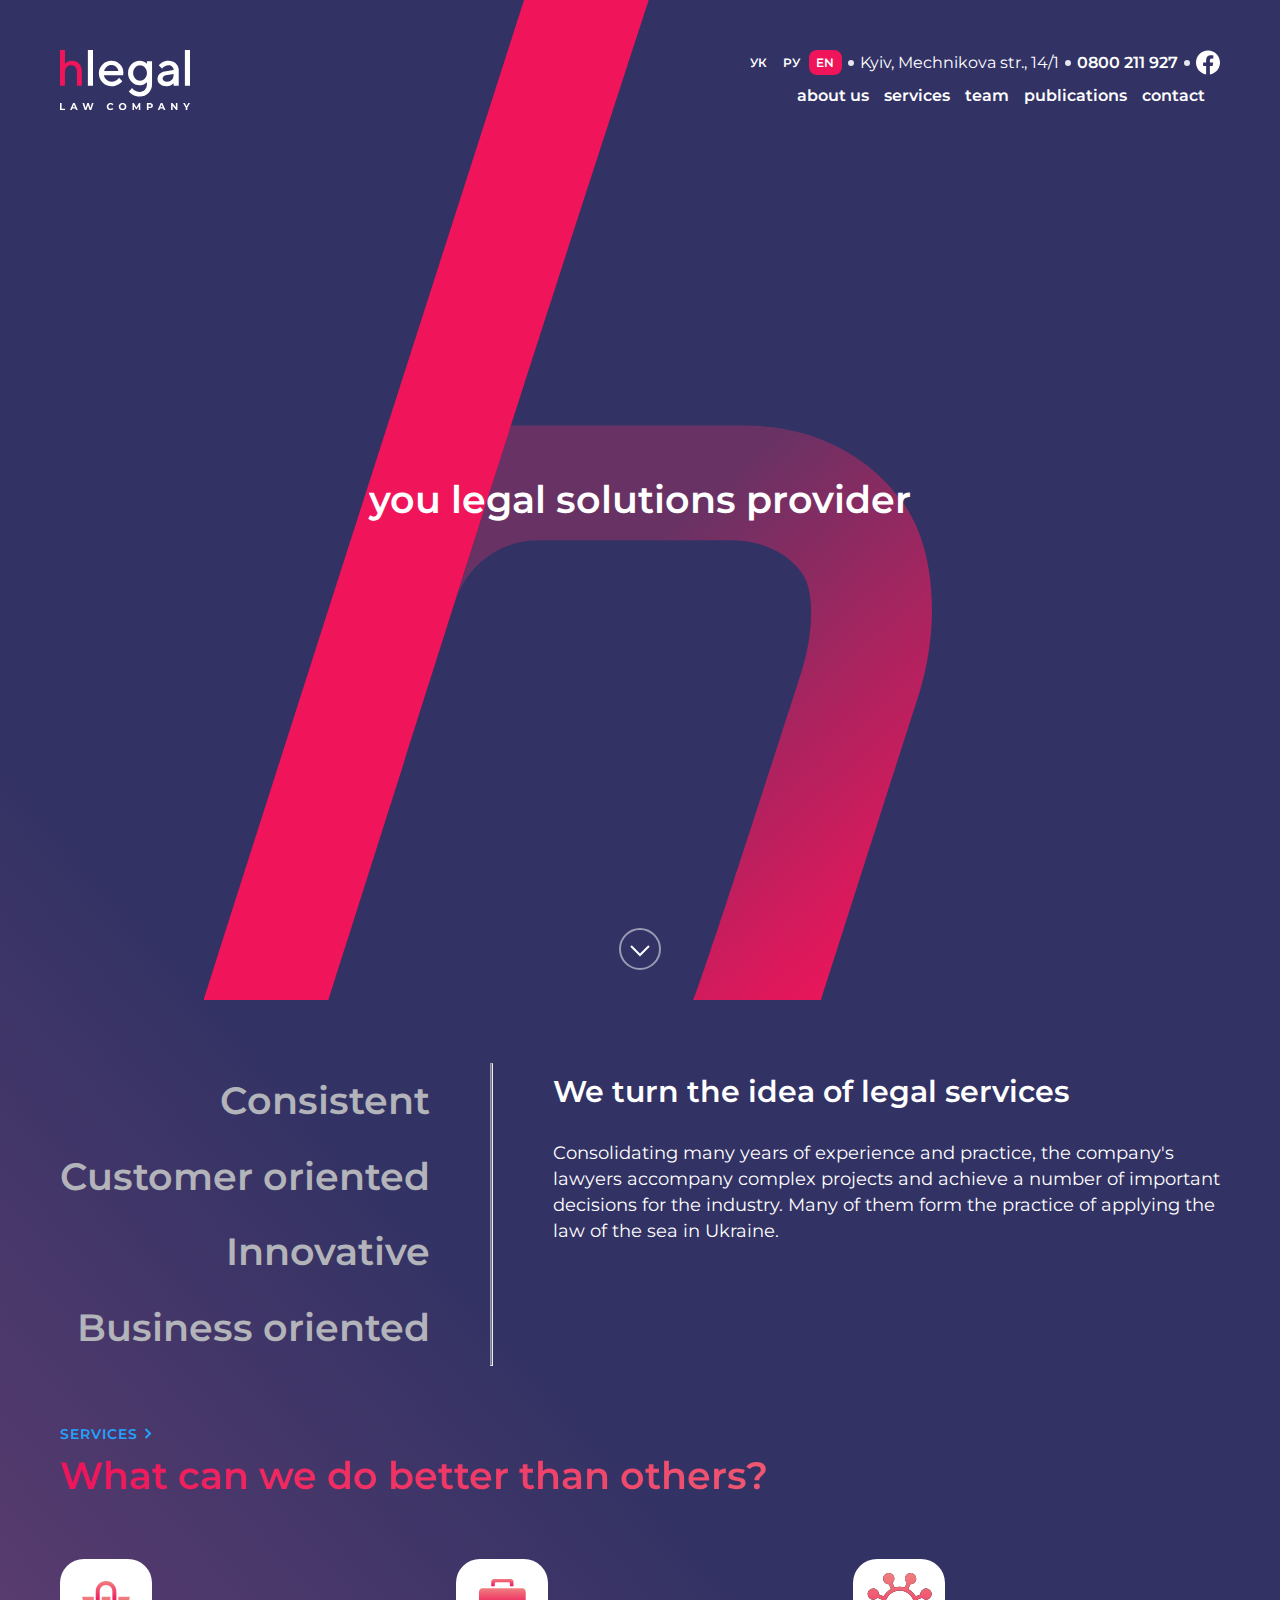
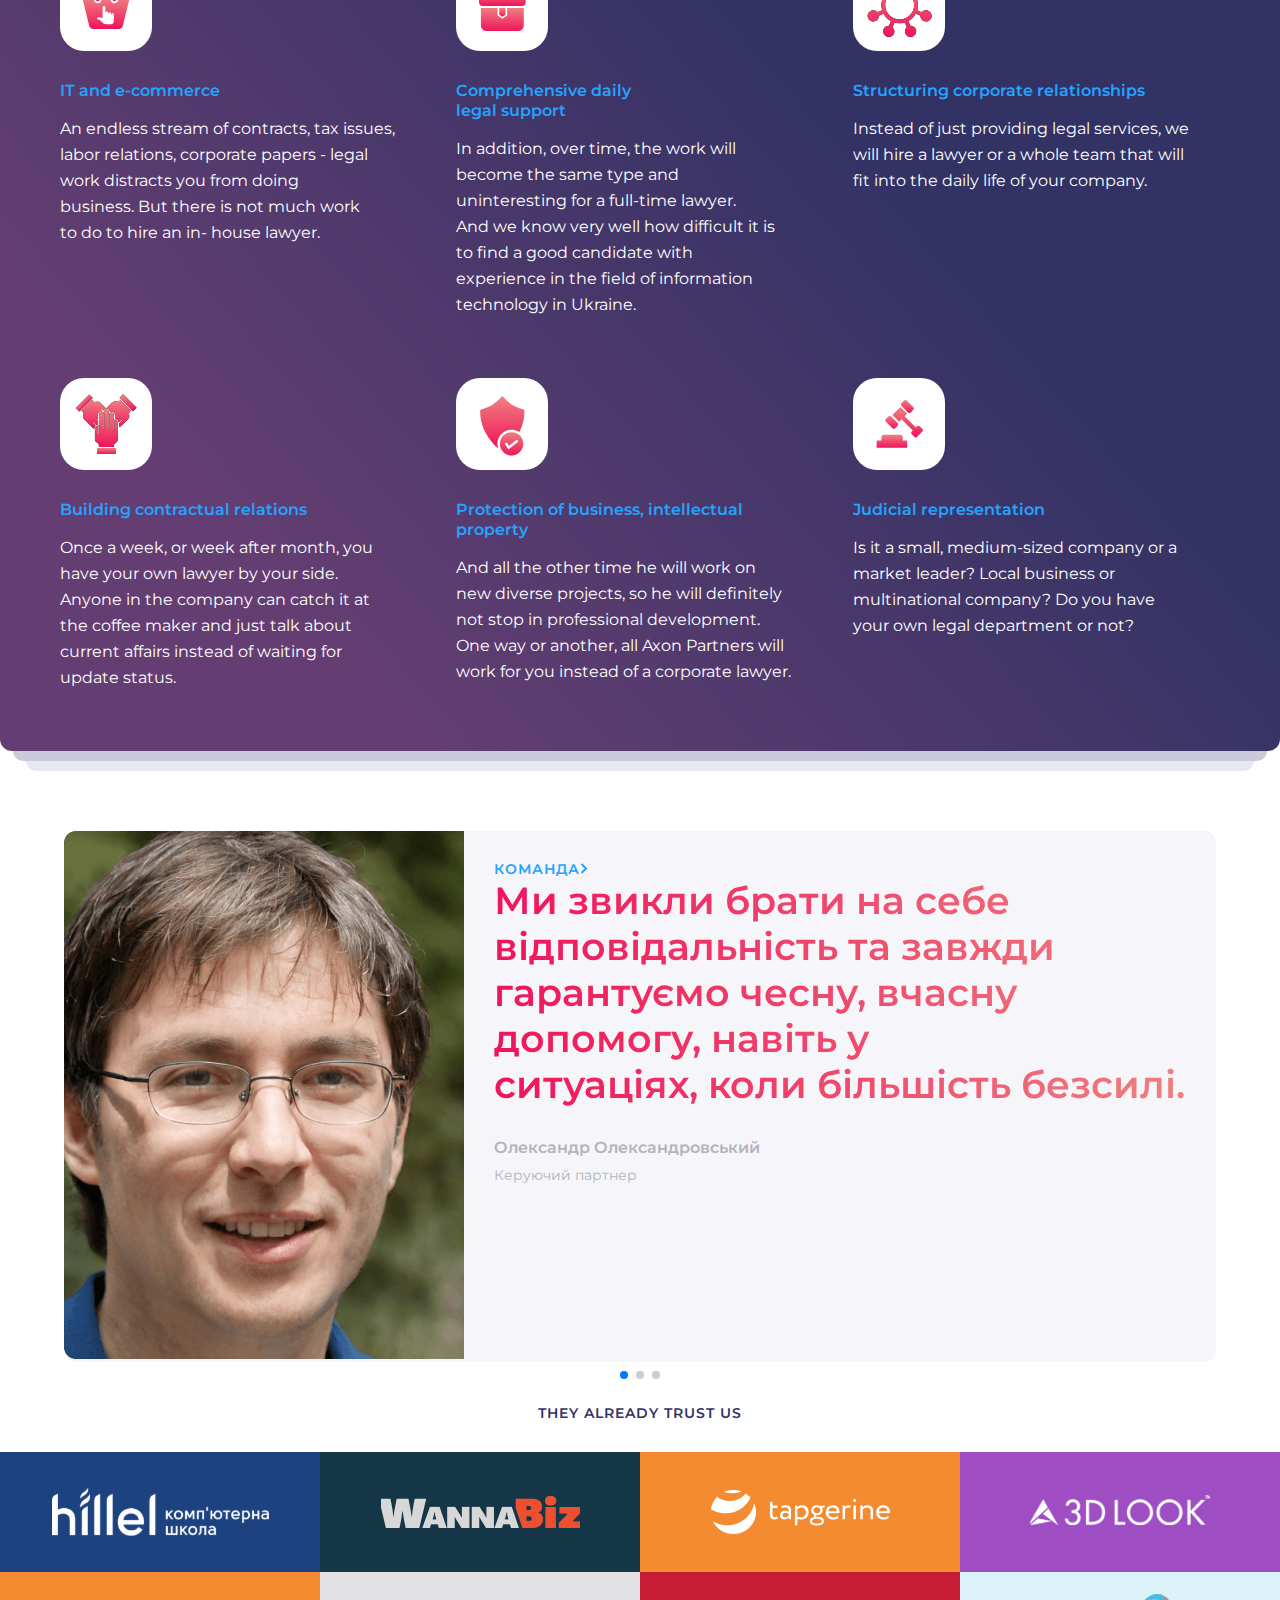
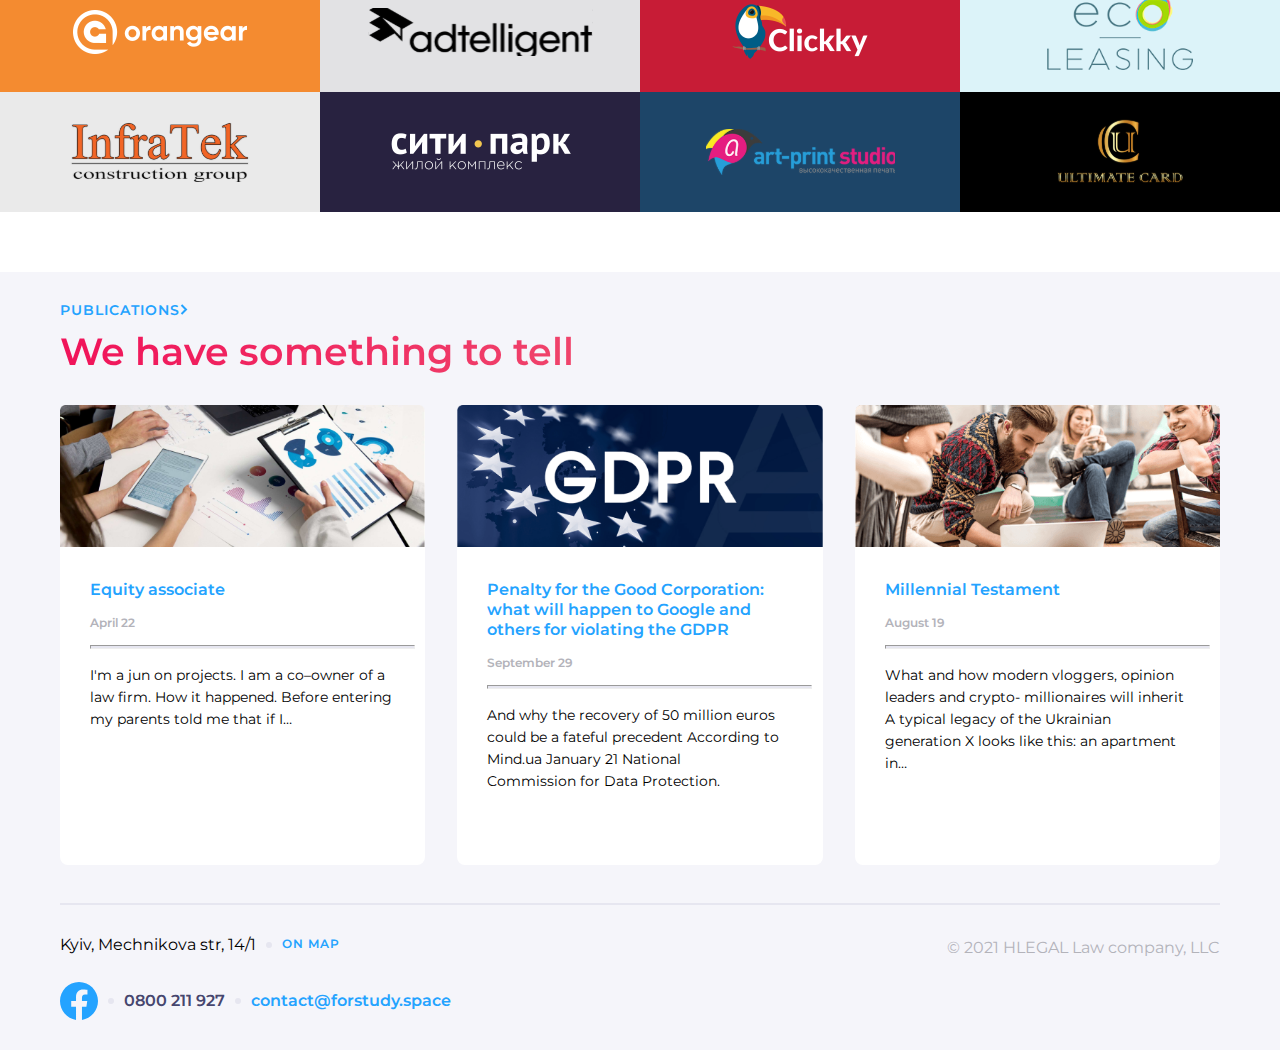
==== index.html @ 9a4a7c27 "making a copy" ====
<!DOCTYPE html>
<html lang="en">
<head>
    <meta charset="UTF-8">
    <meta http-equiv="X-UA-Compatible" content="IE=edge">
    <meta name="viewport" content="width=device-width, initial-scale=1.0">
    <link rel="stylesheet" href="style/reset.css">
    <link rel="stylesheet" href="style/style.css">
    <link rel="stylesheet" href="https://cdn.jsdelivr.net/npm/swiper@8/swiper-bundle.min.css"/>
    <title>Document</title>
</head>
<body>
    <header>
        <div class="settings_for_header">
            <div class="header_logo">
                <a href="#!">
                    <picture>
                        <source srcset="imag/Logo_375.svg" media="(max-width:767px)">
                        <img src="imag/Logo.svg" alt="logo">
                    </picture>
                </a>
            </div>
            <div class="Localise_and_contacts">
                <div class="item-2">
                    <div class="area">
                        <a href="#!" class="local">
                            УК
                        </a>
                    </div>
                    <div class="area">
                        <a href="#!" class="local">
                            РУ
                        </a>
                    </div>
                    <div class="area">
                        <a href="#!" class="local">
                            EN
                        </a>
                    </div>
                </div>
                <div class="dot"></div>
                <div class="item-1">
                    <p class="adres">
                        Kyiv, Mechnikova str., 14/1
                    </p>
                </div>
                <div class="dot"></div>
                <div class="item">
                    <a href="#!" class="number">
                         0800 211 927
                    </a>
                </div>
                <div class="dot"></div>
                <div class="item-1">
                    <a href="#!">
                        <!-- <img src="imag/logo_facebook.svg" alt="logo_facebook"> -->
                        <svg class="hover_facebook_logo" width="24" height="25" viewBox="0 0 24 25" fill="none" xmlns="http://www.w3.org/2000/svg">
                            <path d="M24 12.5733C24 5.90541 18.6274 0.5 12 0.5C5.37258 0.5 0 5.90541 0 12.5733C0 18.5995 4.38823 23.5943 10.125 24.5V16.0633H7.07813V12.5733H10.125V9.91343C10.125 6.88755 11.9165 5.21615 14.6576 5.21615C15.9705 5.21615 17.3438 5.45195 17.3438 5.45195V8.42313H15.8306C14.3399 8.42313 13.875 9.35379 13.875 10.3086V12.5733H17.2031L16.6711 16.0633H13.875V24.5C19.6118 23.5943 24 18.5995 24 12.5733Z" fill="white"/>
                        </svg>  
                    </a>
                </div>
            </div>
            <div class="nav-menu">
                <div class="menu">
                    <ul id="burgerActiv" class="menu_nav">
                        <li class="item-menu">
                            <a href="pages/about_page.html" target="_blank" class="decor-item-menu">
                                about us
                            </a>
                        </li>
                        <li class="item-menu">
                            <a href="#!" class="decor-item-menu">
                                services
                            </a>
                        </li>
                        <li class="item-menu">
                            <a href="#!" class="decor-item-menu">
                                team
                            </a>
                        </li>
                        <li class="item-menu">
                            <a href="#!" class="decor-item-menu">
                                publications
                            </a>
                        </li>
                        <li class="item-menu">
                            <p href="#!" id="modal_button" class="decor-item-menu">
                                contact
                            </p>
                        </li>
                        <li id="closeMobileMenu" class="close_mobile_menu">
                            <p class="close_text">
                                close
                            </p>
                        </li>
                    </ul>
                    <div id="burger" class="menu-burger">
                        <img src="imag/Hamburger.svg" alt="burger">
                    </div>
                </div>
            </div>
        </div>
    </header>
    <script src="script/script_burger.js"></script>
    <div id="modal" class="pop_up">
        <div class="pop_up_area">
            <div class="pop_up_logo">
                <p class="pop_up_logo_text">
                    We would like to help you
                </p>
                <svg id="close" class="close" width="32" height="32" viewBox="0 0 32 32" fill="none" xmlns="http://www.w3.org/2000/svg">
                    <rect width="32" height="32" rx="8" fill="##F5F5FA"/>
                    <path d="M7 7L25 25" stroke="#EC6F5D" stroke-width="2"/>
                    <path d="M25 7L7 25" stroke="#EC6F5D" stroke-width="2"/>
                </svg>
            </div>
            <input placeholder="Name" class="pop_input" type="text">
            <textarea placeholder="Message" class="pop_input"></textarea>
            <p class="small_text_pop_up">
                How to answer you?
            </p>
            <input placeholder="Phone number" class="pop_input" type="number">
            <input placeholder="Email" class="pop_input" type="email">
            <div class="send_button">Send message</div>
        </div>
    </div>
    <script src="script/script_pop_up.js"></script>
    <main>
        <div class="background_1">
            <div class="fixing_tool_h">
                <picture>
                    <source srcset="imag/Symbol_375.png" media="(max-width:767px)">
                    <source srcset="imag/Symbol_768.png" media="(max-width:1023px)">
                    <img class="img_header-main" src="imag/Symbol.svg" alt="h">
                </picture>
                <div class="block_on_h">
                    <p class="text_on_h">
                        you legal solutions provider
                    </p> 
                </div>
                <div class="block_on_h_img">
                    <!-- <img class="hover_scrol" src="imag/Scroll.svg" alt="scrol"> -->
                    <svg class="hover_scrol" width="42" height="42" viewBox="0 0 42 42" fill="none" xmlns="http://www.w3.org/2000/svg">
                        <g clip-path="url(#clip0_22728_11353)">
                        <circle opacity="0.5" cx="21" cy="21" r="20" stroke="white" stroke-width="2"/>
                        <path d="M12 18L21 27L30 18" stroke="white" stroke-width="2"/>
                        </g>
                        <defs>
                        <clipPath id="clip0_22728_11353">
                        <rect width="42" height="42" fill="white"/>
                        </clipPath>
                        </defs>
                    </svg>
                </div>
            </div>
            <div class="Consistent">
                <div class="settings_consistent">
                    <a href="#!" class="Consistent_menu">
                        Consistent
                    </a>
                    <a href="#!" class="Consistent_menu">
                        Customer&nbsp;oriented
                    </a>
                    <a href="#!" class="Consistent_menu">
                        Innovative
                    </a>
                    <a href="#!" class="Consistent_menu">
                        Business&nbsp;oriented
                    </a>
                </div>
                <hr class="hr" >
                <div>
                    <h2 class="idea_of_service" >
                        We turn the idea of legal services
                    </h2>
                    <p class="text_afte_idea_of_service" >
                        Consolidating many years of experience and&nbsp;practice, the company's lawyers accompany 
                        complex projects and&nbsp;achieve a number&nbsp;of important decisions for the industry. 
                        Many&nbsp;of them&nbsp;form the practice of&nbsp;applying the law of the sea&nbsp;in&nbsp;Ukraine.
                    </p>
                </div>
            </div>
            <div class="service_vector">
                <div class="service">
                    <p class="service_text">
                        services
                    </p>
                    <!-- <img class="vector" src="imag/Vector 2.svg" alt="vector"> -->
                    <svg class="vector" width="8" height="11" viewBox="0 0 8 11" fill="none" xmlns="http://www.w3.org/2000/svg">
                        <path d="M1.5 1L6 5.5L1.5 10" stroke="#24A3FF" stroke-width="2"/>
                    </svg>
                </div>
                <div class="we_can">
                    <p>
                        What can we do better than others?
                    </p>
                </div>
                <div class="fix_card ">
                    <div class="withe_block">
                        <img class="icon" src="imag/Ecommerce.svg" alt="Ecommerce">
                    </div>
                    <p class="title_after_withe">
                        IT and e-commerce
                    </p>
                    <p class="small_text_after_withe">
                        An endless stream of contracts, tax issues, labor relations, 
                        corporate papers - legal work distracts you from doing 
                        business.&nbsp;But there is not much work to&nbsp;do to hire an in-
                        house lawyer.
                    </p>
                </div>
                <div class="fix_card ">
                    <div class="withe_block">
                        <img class="icon" src="imag/Support.svg" alt="Ecommerce">
                    </div>
                    <p class="title_after_withe">
                        Comprehensive daily <br> legal support
                    </p>
                    <p class="small_text_after_withe">
                        In addition, over time, the work will become the same type 
                        and uninteresting for a full-time lawyer. And&nbsp;we know very 
                        well how difficult it is to find a good candidate with 
                        experience&nbsp;in the field of information technology in Ukraine.
                    </p>
                </div>
                <div class="fix_card ">
                    <div class="withe_block">
                        <img class="icon" src="imag/Vector.svg" alt="Ecommerce">
                    </div>
                    <p class="title_after_withe">
                        Structuring corporate relationships
                    </p>
                    <p class="small_text_after_withe">
                        Instead of just providing legal services, we will hire a lawyer or 
                        a whole team that will fit into the daily life of your company.
                    </p>
                </div>
                <div class="fix_card ">
                    <div class="withe_block">
                        <img class="icon" src="imag/Trust.svg" alt="Ecommerce">
                    </div>
                    <p class="title_after_withe">
                        Building contractual relations
                    </p>
                    <p class="small_text_after_withe">
                        Once a week, or week after month, you have your own lawyer 
                        by your side. Anyone in the company can catch it at the 
                        coffee maker and just talk about current affairs instead of 
                        waiting for update status.
                    </p>
                </div>
                <div class="fix_card ">
                    <div class="withe_block">
                        <img class="icon" src="imag/Protection.svg" alt="Ecommerce">
                    </div>
                    <p class="title_after_withe">
                        Protection of business, intellectual property
                    </p>
                    <p class="small_text_after_withe">
                        And all the other time he will work on new diverse&nbsp;projects, 
                        so he will definitely not stop in professional development. 
                        One way or another, all Axon Partners&nbsp;will work for you 
                        instead of a corporate lawyer.
                    </p>
                </div>
                <div class="fix_card ">
                    <div class="withe_block">
                        <img class="icon" src="imag/Court.svg" alt="Ecommerce">
                    </div>
                    <p class="title_after_withe">
                        Judicial representation
                    </p>
                    <p class="small_text_after_withe">
                        Is it a small, medium-sized company or a market leader? Local business or multinational company? Do you have your own legal department or not?
                    </p>
                </div>
            </div>
        </div>
        <div class="background_2">
            <div class="small_background_1">
                <!-- it`s clear -->
            </div>
            <div class="small_background_2">
                <!-- it`s clear -->
            </div>
            <div class="swiper_area">
                <div class="swiper mySwiper">
                    <div class="swiper-wrapper">
                    <div class="swiper-slide">
                        <div class="slide_area">
                            <picture>
                                <source srcset="imag/man_375.png" media="(max-width:767px)">
                                <source srcset="imag/man_768.png" media="(max-width:1023px)">
                                <source srcset="imag/man_1024.png" media="(max-width:1439px)">
                                <source srcset="imag/man_1440.png" media="(max-width:1919px)">
                                <img class="img_man" src="imag/image.svg" alt="man">
                            </picture>
                            <div class="team_text">
                                <div class="team_small_block">
                                    <p class="team">
                                        команда
                                    </p>
                                    <!-- <img class="vector" src="imag/Vector 2.svg" alt="vector"> -->
                                    <svg class="vector" width="8" height="11" viewBox="0 0 8 11" fill="none" xmlns="http://www.w3.org/2000/svg">
                                        <path d="M1.5 1L6 5.5L1.5 10" stroke="#24A3FF" stroke-width="2"/>
                                    </svg>
                                </div>
                                <p class="team_block_after">
                                    Ми звикли брати&nbsp;на себе відповідальність та завжди 
                                    гарантуємо чесну, вчасну допомогу, навіть у 
                                    ситуаціях,&nbsp;коли більшість безсилі.
                                </p>
                                <p class="text_name">
                                    Олександр Олександровський
                                </p>
                                <P class="text_after_name">
                                    Керуючий партнер
                                </P>
                            </div>
                        </div>
                    </div>
                    <div class="swiper-slide">
                        <div class="slide_area">
                            <picture>
                                <source srcset="imag/man_375.png" media="(max-width:767px)">
                                <source srcset="imag/man_768.png" media="(max-width:1023px)">
                                <source srcset="imag/man_1024.png" media="(max-width:1439px)">
                                <source srcset="imag/man_1440.png" media="(max-width:1919px)">
                                <img class="img_man" src="imag/image.svg" alt="man">
                            </picture>
                            <div class="team_text">
                                <div class="team_small_block">
                                    <p class="team">
                                        команда
                                    </p>
                                    <!-- <img class="vector" src="imag/Vector 2.svg" alt="vector"> -->
                                    <svg class="vector" width="8" height="11" viewBox="0 0 8 11" fill="none" xmlns="http://www.w3.org/2000/svg">
                                        <path d="M1.5 1L6 5.5L1.5 10" stroke="#24A3FF" stroke-width="2"/>
                                    </svg>
                                </div>
                                <p class="team_block_after">
                                    Ми звикли брати&nbsp;на себе відповідальність та завжди 
                                    гарантуємо чесну, вчасну допомогу, навіть у 
                                    ситуаціях,&nbsp;коли більшість безсилі.
                                </p>
                                <p class="text_name">
                                    Олександр Олександровський
                                </p>
                                <P class="text_after_name">
                                    Керуючий партнер
                                </P>
                            </div>
                        </div>
                    </div>
                    <div class="swiper-slide">
                        <div class="slide_area">
                            <picture>
                                <source srcset="imag/man_375.png" media="(max-width:767px)">
                                <source srcset="imag/man_768.png" media="(max-width:1023px)">
                                <source srcset="imag/man_1024.png" media="(max-width:1439px)">
                                <source srcset="imag/man_1440.png" media="(max-width:1919px)">
                                <img class="img_man" src="imag/image.svg" alt="man">
                            </picture>
                            <div class="team_text">
                                <div class="team_small_block">
                                    <p class="team">
                                        команда
                                    </p>
                                    <!-- <img class="vector" src="imag/Vector 2.svg" alt="vector"> -->
                                    <svg class="vector" width="8" height="11" viewBox="0 0 8 11" fill="none" xmlns="http://www.w3.org/2000/svg">
                                        <path d="M1.5 1L6 5.5L1.5 10" stroke="#24A3FF" stroke-width="2"/>
                                    </svg>
                                </div>
                                <p class="team_block_after">
                                    Ми звикли брати&nbsp;на себе відповідальність та завжди 
                                    гарантуємо чесну, вчасну допомогу, навіть у 
                                    ситуаціях,&nbsp;коли більшість безсилі.
                                </p>
                                <p class="text_name">
                                    Олександр Олександровський
                                </p>
                                <P class="text_after_name">
                                    Керуючий партнер
                                </P>
                            </div>
                        </div>
                    </div>
                    </div>
                    <div class="swiper-pagination"></div>
                </div>
                <script src="https://cdn.jsdelivr.net/npm/swiper@8/swiper-bundle.min.js"></script>
                <script>
                    var swiper = new Swiper(".mySwiper", {
                    spaceBetween: 30,
                    pagination: {
                        el: ".swiper-pagination",
                        clickable: true,
                    },
                    });
                </script>
            </div>
            <p class="text_befor_logo_block">
                They already trust us
            </p>
            <div class="logo_boxes">
                <div class="box">
                    <img src="imag/Hillel-Logo-OneLine-White-Uk.svg" alt="logo">
                </div>
                <div class="box">
                    <img src="imag/image_2.svg" alt="logo">
                </div>
                <div class="box">
                    <img src="imag/logo 1.svg" alt="logo">
                </div>
                <div class="box">
                    <img src="imag/retina_2.svg" alt="logo">
                </div>
                <div class="box">
                    <img src="imag/Frame 6.svg" alt="logo">
                </div>
                <div class="box">
                    <img src="imag/Frame 7.svg" alt="logo">
                </div>
                <div class="box">
                    <img src="imag/logo 2.svg" alt="logo">
                </div>
                <div class="box">
                    <img src="imag/ecolease.svg" alt="logo">
                </div>
                <div class="box">
                    <img src="imag/Logo 4.svg" alt="logo">
                </div>
                <div class="box">
                    <img src="imag/icon-logo 1.svg" alt="logo">
                </div>
                <div class="box">
                    <img src="imag/logo_5.svg" alt="logo">
                </div>
                <div class="box">
                    <img src="imag/logoM.svg" alt="logo">
                </div>
            </div>
        </div>
        <div class="background_3 fix_size">
            <div class="team_small_block ">
                <p class="team for_animation">
                    Publications
                </p>
                <!-- <img class="vector" src="imag/Vector 2.svg" alt="vector"> -->
                <svg class="vector for_animation" width="8" height="11" viewBox="0 0 8 11" fill="none" xmlns="http://www.w3.org/2000/svg">
                    <path d="M1.5 1L6 5.5L1.5 10" stroke="#24A3FF" stroke-width="2"/>
                </svg>
            </div>
            <p class="something_tell"> 
                We have something to tell
            </p>
            <div class="card_container">
                <div class="card">
                    <picture>
                        <source srcset="imag/Cover_375.png" media="(max-width:767px)">
                        <source srcset="imag/Cover_768.png" media="(max-width:1023px)">
                        <img class="card_img" src="imag/Cover.png" alt="Cover">
                    </picture>
                    <p class="card_name">
                        Equity associate
                    </p>
                    <p class="date"> 
                        April 22
                    </p>
                    <hr class="hr_card">
                    <p class="text_card">
                        I'm a jun on projects. I am a co&ndash;owner of a law&nbsp;firm. How it 
                        happened. Before&nbsp;entering my parents told me that if I…
                    </p>
                </div>
                <div class="card">
                    <picture>
                        <source srcset="imag/Cover_2_375.png" media="(max-width:767px)">
                        <source srcset="imag/Cover_2_768.png" media="(max-width:1023px)">
                        <img class="card_img" src="imag/Cover_2_1920.png" alt="Cover">
                    </picture>
                    <p class="card_name">
                        Penalty for the Good Corporation: what will happen to Google and others for violating the GDPR
                    </p>
                    <p class="date"> 
                        September 29
                    </p>
                    <hr class="hr_card">
                    <p class="text_card">
                        And why the recovery of 50 million euros could be a fateful precedent
                        According to Mind.ua January 21 National Commission&nbsp;for Data Protection.
                    </p>
                </div>
                <div class="card">
                    <picture>
                        <source srcset="imag/Cover_3_375.png" media="(max-width:767px)">
                        <source srcset="imag/Cover_3_768.png" media="(max-width:1023px)">
                        <img class="card_img" src="imag/Cover_3_1920.png" alt="Cover">
                    </picture>
                    <p class="card_name">
                        Millennial Testament
                    </p>
                    <p class="date"> 
                        August 19
                    </p>
                    <hr class="hr_card">
                    <p class="text_card">
                        What and how modern vloggers, opinion leaders and crypto- 
                        millionaires will&nbsp;inherit A typical legacy of the Ukrainian 
                        generation X looks like this: an apartment in…
                    </p>
                </div>
            </div>
        </div>
    </main>
    <footer>
        <div class="background_3 footer_tool">
            <hr class="hr_footer">
            <div class="footer_area">
                <div class="footer_section_area">
                    <p class="footer_adres">
                        Kyiv, Mechnikova str, 14/1
                    </p>
                    <div class="footer_dot"></div>
                    <a class="footer_map" href="#!">On map</a>
                </div>
                <div class="footer_section_area">
                    <p>
                        © 2021 HLEGAL Law company, LLC
                    </p>
                </div>
                <div class="footer_section_area">
                    <!-- <img class="footer_logo" src="imag/Color_facebook_logo.svg" alt="logo"> -->
                    <svg class="hover_color_logo_facebook" width="38" height="38" viewBox="0 0 38 38" fill="none" xmlns="http://www.w3.org/2000/svg">
                        <path d="M38 19.1161C38 8.55857 29.4934 0 19 0C8.50658 0 0 8.55857 0 19.1161C0 28.6575 6.94803 36.5659 16.0312 38V24.6419H11.207V19.1161H16.0312V14.9046C16.0312 10.1136 18.8678 7.46723 23.2078 7.46723C25.2866 7.46723 27.4609 7.84059 27.4609 7.84059V12.545H25.0651C22.7048 12.545 21.9688 14.0185 21.9688 15.5302V19.1161H27.2383L26.3959 24.6419H21.9688V38C31.052 36.5659 38 28.6575 38 19.1161Z" fill="#24A3FF"/>
                        </svg>
                    <div class="helping_area_contact">    
                        <div class="footer_dot"></div>
                        <p class="footer_number">
                            0800 211 927
                        </p>
                        <div class="footer_dot"></div>
                        <a class="footer_contact" href="#!">contact@forstudy.space</a>
                    </div>
                </div>
            </div>
        </div>
    </footer>
</body>
</html>
---- style/style.css ----
.nubers, .about_us_idea, .something_tell, .team_block_after, .we_can, .Consistent_menu, .pop_up_logo_text {
  font-family: "Montserrat-SemiBold";
  font-weight: 700;
  font-size: 38px;
  line-height: 46px;
  color: linear-gradient(90.13deg, #F0145A 0.84%, #EF8080 99.96%);
}

.idea_of_service {
  font-family: "Montserrat-SemiBold";
  font-weight: 700;
  font-size: 30px;
  line-height: 37px;
  color: #323264;
}

.footer_number, .title_after_withe, .text_on_h, .send_button, .close_text, .decor-item-menu, .local, .number {
  font-family: "Montserrat-SemiBold";
  font-weight: 700;
  font-size: 16px;
  line-height: 20px;
  color: #4B28DE;
}

.footer_map, .text_befor_logo_block, .team_small_block, .service, .small_text_pop_up {
  font-family: "Montserrat-SemiBold";
  font-weight: 700;
  font-size: 14px;
  line-height: 17px;
  letter-spacing: 1px;
  text-transform: uppercase;
  color: #4B28DE;
}

.footer_contact, .date, .card_name, .text_name {
  font-family: "Montserrat-SemiBold";
  font-weight: 700;
  font-size: 16px;
  line-height: 20px;
  color: #323264;
}

.footer_area_1 .footer_section_area:nth-child(2), .footer_area .footer_section_area:nth-child(2), .footer_adres, .text_card, .text_after_name, .small_text_after_withe, .pop_input, .adres {
  font-family: "Montserrat-Regular";
  font-weight: 400;
  font-size: 16px;
  line-height: 26px;
  color: #000000;
}

.about_us_idea_text, .text_afte_idea_of_service {
  font-family: "Montserrat-Regular";
  font-weight: 400;
  font-size: 18px;
  line-height: 26px;
  color: #000000;
}

.text_after_number {
  font-family: "Montserrat-Light";
  font-weight: 400;
  font-size: 16px;
  line-height: 20px;
  color: #24A3FF;
}

@font-face {
  font-family: "Montserrat-Regular";
  src: url("../fonts/static/Montserrat-Regular.ttf");
}
@font-face {
  font-family: "Montserrat-SemiBold";
  src: url("../fonts/static/Montserrat-SemiBold.ttf");
}
@font-face {
  font-family: "Montserrat-Light";
  src: url("../fonts/static/Montserrat-Light.ttf");
}
* {
  box-sizing: border-box;
}

.settings_for_header {
  position: absolute;
  width: 100%;
  padding: 50px 0 0 0;
  background-color: rgba(0, 0, 0, 0);
  position: absolute;
  display: grid;
  grid-template-columns: 160px 1fr 1fr 160px;
  grid-template-areas: "padding logo localise padding_1" "padding logo contact padding_1";
  animation-name: header_logo;
  animation-duration: 3s;
}

@keyframes header_logo {
  from {
    top: -200px;
  }
  to {
    top: 0;
  }
}
.dot {
  width: 6px;
  height: 6px;
  background: #E6E6F0;
  border-radius: 50%;
  margin: 9.5px 6px 6px 6px;
}

.header_logo {
  grid-area: logo;
}

.nav-menu {
  grid-area: contact;
}

.menu_nav {
  display: flex;
  justify-content: flex-end;
}

.close_mobile_menu {
  display: none;
}

.menu-burger {
  display: none;
}

.adres {
  color: #FFFFFF;
  font-size: 16px;
  line-height: 20px;
  margin-top: 3px;
  transition: 3s;
}

.adres:hover {
  cursor: pointer;
  color: #F0145A;
}

.number {
  color: #FFFFFF;
  margin-top: 3px;
  transition: 3s;
}

.number:hover {
  color: #F0145A;
}

.area {
  width: 33px;
  height: 25px;
  transition: 3s;
}

.item-2 .area:nth-child(3) {
  background: #F0145A;
  border-radius: 8px;
}

.area:hover {
  background: #F0145A;
  border-radius: 8px;
}

.local {
  color: #FFFFFF;
  font-size: 12px;
  line-height: 15px;
  padding: 5px 7px;
}

.hover_facebook_logo:hover path {
  fill: #F0145A;
}

.decor-item-menu {
  color: #FFFFFF;
  cursor: pointer;
  transition: 3s;
}

.close_text {
  color: #FFFFFF;
}

.decor-item-menu:hover {
  color: #F0145A;
}

.Localise_and_contacts {
  grid-area: localise;
  display: flex;
  justify-content: flex-end;
}

.item-2 {
  display: flex;
}

.item-menu {
  padding-right: 15px;
}

.item-menu:last-child {
  padding-right: 0;
}

.pop_up {
  z-index: 1;
  width: 100%;
  height: 100%;
  display: none;
  background: #323264;
  position: fixed;
  justify-content: center;
  padding-top: 5%;
}

.active {
  display: flex;
}

.pop_up_logo {
  display: flex;
  justify-content: space-between;
}

.pop_up_logo_text {
  background: linear-gradient(90.13deg, #F0145A 0.84%, #EF8080 99.96%);
  -webkit-background-clip: text;
  -webkit-text-fill-color: transparent;
}

.close:hover {
  cursor: pointer;
}
.close:hover rect {
  fill: #E6E6F0;
}

.small_text_pop_up {
  margin: 30px 0 15px;
}

.pop_up_area {
  height: 612px;
  width: 650px;
  background: #F5F5FA;
  box-shadow: 0px 15px 80px rgba(40, 40, 86, 0.5);
  border-radius: 12px;
}

.pop_up_area:first-child {
  padding: 30px;
}

.pop_input {
  width: 590px;
  background: #FFFFFF;
  border: 1px solid #FFFFFF;
  border-radius: 8px;
  color: #B3B3BA;
}

.pop_up_area .pop_input:nth-child(2) {
  height: 56px;
  margin: 30px 0 15px;
}

.pop_up_area .pop_input:nth-child(3) {
  height: 130px;
}

.pop_up_area .pop_input:nth-child(5) {
  height: 56px;
}

.pop_up_area .pop_input:nth-child(6) {
  height: 56px;
  margin: 15px 0 30px;
}

.send_button {
  padding: 18px 233.5px;
  background: #24A3FF;
  box-shadow: 0px 0px 20px rgba(36, 163, 255, 0.5);
  border-radius: 12px;
  color: #FFFFFF;
  cursor: pointer;
}

.background_1 {
  background: linear-gradient(228.57deg, #323264 11.93%, #323264 57.17%, #643E72 87.46%);
  border-radius: 0px 0px 12px 12px;
}

.fixing_tool_h {
  text-align: center;
}

.img_header-main {
  width: auto;
  height: 1000px;
  animation-duration: 3s;
  animation-name: h;
}

@keyframes h {
  from {
    opacity: 0;
  }
  to {
    opacity: 1;
  }
}
.block_on_h {
  position: absolute;
  width: 100%;
  top: 477px;
}

.text_on_h {
  color: #FFFFFF;
  font-size: 38px;
  line-height: 46px;
  animation-duration: 4s;
  animation-name: text_on_h;
}

.block_on_h_img {
  position: absolute;
  width: 100%;
  top: 928px;
  animation-duration: 5s;
  animation-name: text_on_h;
}

@keyframes text_on_h {
  from {
    scale: 0;
    rotate: 0deg;
  }
  to {
    scale: 1;
    rotate: 360deg;
  }
}
.hover_scrol:hover {
  cursor: pointer;
}
.hover_scrol:hover svg {
  fill: rgba(240, 20, 90, 0.137254902);
}
.hover_scrol:hover circle {
  stroke: #F0145A;
}
.hover_scrol:hover path {
  stroke: #F0145A;
}

.settings_consistent {
  display: flex;
  flex-direction: column;
  justify-content: space-around;
  animation-duration: 10s;
  animation-name: left_consistent_menu;
}

@keyframes left_consistent_menu {
  0% {
    translate: -100px;
    scale: 0 1;
    opacity: 0;
  }
  50% {
    translate: -100px;
    scale: 0 1;
    opacity: 0;
  }
  100% {
    translate: 0;
    scale: 1 1;
    opacity: 1;
  }
}
.Consistent {
  width: 100%;
  padding: 60px 280px;
  display: flex;
}

.Consistent_menu {
  text-align: end;
  color: #B3B3BA;
}

.Consistent_menu:hover {
  background: linear-gradient(90.13deg, #F0145A 0.84%, #EF8080 99.96%);
  -webkit-background-clip: text;
  -webkit-text-fill-color: transparent;
}

.hr {
  width: 4px;
  height: 303px;
  background: rgba(255, 255, 255, 0.3);
  margin: 0 60px;
  animation-duration: 10s;
  animation-name: hr_menu;
}

@keyframes hr_menu {
  0% {
    scale: 0;
    opacity: 0;
  }
  50% {
    scale: 0;
    opacity: 0;
  }
  100% {
    scale: 1;
    opacity: 1;
  }
}
.idea_of_service {
  color: #FFFFFF;
  padding-top: 73px;
  animation-duration: 10s;
  animation-name: right_idea_menu_1;
}

.text_afte_idea_of_service {
  color: #FFFFFF;
  padding-top: 30px;
  animation-duration: 10s;
  animation-name: right_idea_menu_2;
}

@keyframes right_idea_menu_1 {
  0% {
    translate: 300px 100px;
    scale: 1 0;
  }
  50% {
    translate: 300px 100px;
    scale: 1 0;
  }
  100% {
    translate: 0;
    scale: 1 1;
  }
}
@keyframes right_idea_menu_2 {
  0% {
    translate: 300px -100px;
    scale: 1 0;
    opacity: 0;
  }
  50% {
    translate: 300px -100px;
    scale: 1 0;
    opacity: 0;
  }
  100% {
    translate: 0;
    scale: 1 1;
    opacity: 1;
  }
}
.service_vector {
  display: grid;
  padding: 0 160px 60px;
  grid-template-columns: 1fr 60px 1fr 60px 1fr;
  grid-template-areas: "service void void void void" "we_can we_can we_can we_can we_can" "block_1 padding block_2 padding_1 block_3" "block_4 padding block_5 padding_1 block_6";
}

.service {
  display: flex;
  background-clip: text;
  color: #24A3FF;
  grid-area: service;
  width: 100px;
  animation-name: service;
  animation-duration: 10s;
}

.vector {
  margin-top: 2px;
}

.service:hover {
  cursor: pointer;
  color: #F0145A;
}
.service:hover svg.vector > path {
  stroke: #F0145A;
}

.icon {
  padding: 14px;
}

.service_text {
  padding-right: 5.5px;
}

.we_can {
  padding-top: 10px;
  grid-area: we_can;
  background: linear-gradient(90.13deg, #F0145A 0.84%, #EF8080 99.96%);
  -webkit-background-clip: text;
  -webkit-text-fill-color: transparent;
  animation-name: service;
  animation-duration: 10s;
}

@keyframes service {
  0% {
    opacity: 0;
    translate: -300px;
  }
  50% {
    opacity: 0;
    translate: -300px;
  }
  100% {
    opacity: 1;
    translate: 0;
  }
}
.fix_card {
  margin-top: 60px;
}

.service_vector .fix_card:nth-child(3) {
  grid-area: block_1;
  animation-duration: 12s;
  animation-name: card;
}

.service_vector .fix_card:nth-child(4) {
  grid-area: block_2;
  animation-duration: 14s;
  animation-name: card_1;
}

.service_vector .fix_card:nth-child(5) {
  grid-area: block_3;
  animation-duration: 16s;
  animation-name: card_2;
}

.service_vector .fix_card:nth-child(6) {
  grid-area: block_4;
  animation-duration: 18s;
  animation-name: card_3;
}

.service_vector .fix_card:nth-child(7) {
  grid-area: block_5;
  animation-duration: 20s;
  animation-name: card_4;
}

.service_vector .fix_card:nth-child(8) {
  grid-area: block_6;
  animation-duration: 22s;
  animation-name: card_5;
}

@keyframes card {
  0% {
    opacity: 0;
    scale: 0;
  }
  84% {
    opacity: 0;
    scale: 0;
  }
  100% {
    opacity: 1;
    scale: 1;
  }
}
@keyframes card_1 {
  0% {
    opacity: 0;
    scale: 0;
  }
  86% {
    opacity: 0;
    scale: 0;
  }
  100% {
    opacity: 1;
    scale: 1;
  }
}
@keyframes card_2 {
  0% {
    opacity: 0;
    scale: 0;
  }
  88% {
    opacity: 0;
    scale: 0;
  }
  100% {
    opacity: 1;
    scale: 1;
  }
}
@keyframes card_3 {
  0% {
    opacity: 0;
    scale: 0;
  }
  91% {
    opacity: 0;
    scale: 0;
  }
  100% {
    opacity: 1;
    scale: 1;
  }
}
@keyframes card_4 {
  0% {
    opacity: 0;
    scale: 0;
  }
  90% {
    opacity: 0;
    scale: 0;
  }
  100% {
    opacity: 1;
    scale: 1;
  }
}
@keyframes card_5 {
  0% {
    opacity: 0;
    scale: 0;
  }
  91% {
    opacity: 0;
    scale: 0;
  }
  100% {
    opacity: 1;
    scale: 1;
  }
}
.withe_block {
  width: 92px;
  height: 92px;
  background-color: #FFFFFF;
  border-radius: 24px;
}

.title_after_withe {
  color: #24A3FF;
  padding: 30px 0 15px;
  display: inline-block;
  transition: 3s;
}

.title_after_withe:hover {
  cursor: pointer;
  color: #F0145A;
}

.small_text_after_withe {
  color: #FFFFFF;
}

.small_background_1 {
  width: 98%;
  height: 10px;
  background: #CACADB;
  border-radius: 0px 0px 12px 12px;
  margin: 0 auto;
}

.small_background_2 {
  width: 96%;
  height: 10px;
  background: #E7E7F2;
  border-radius: 0px 0px 12px 12px;
  margin: 0 auto;
}

.background_2 {
  background: #FFFFFF;
  padding-bottom: 60px;
}

.swiper_area {
  width: 100%;
  height: 344px;
  margin: 60px 0;
  animation-name: swiper;
  animation-duration: 29s;
}

@keyframes swiper {
  0% {
    opacity: 0;
  }
  82% {
    opacity: 0;
  }
  100% {
    opacity: 1;
  }
}
.swiper {
  width: 100%;
}

.swiper-slide {
  /* Center slide text vertically */
  display: -webkit-box;
  display: -ms-flexbox;
  display: -webkit-flex;
  display: flex;
  justify-content: center;
  height: 298px;
}

.slide_area {
  background: #F5F5FA;
  border-radius: 12px;
  width: 84%;
  display: flex;
  margin-bottom: 30px;
}

.team_text {
  padding: 30px;
}

.team_small_block {
  color: #24A3FF;
  display: flex;
  width: 140px;
}

.team_small_block:hover {
  cursor: pointer;
  color: #F0145A;
}
.team_small_block:hover svg.vector > path {
  stroke: #F0145A;
}

.team_block_after {
  background: linear-gradient(90.13deg, #F0145A 0.84%, #EF8080 99.96%);
  -webkit-background-clip: text;
  -webkit-text-fill-color: transparent;
}

.text_name {
  color: #B3B3BA;
  padding: 30px 0 6px;
}

.text_after_name {
  color: #B3B3BA;
  font-size: 14px;
  line-height: 22px;
}

.text_befor_logo_block {
  display: block;
  color: #323264;
  text-align: center;
  padding-bottom: 30px;
  animation-name: logo_blok_of_box;
  animation-duration: 30s;
}

@keyframes logo_blok_of_box {
  0% {
    opacity: 0;
    translate: -500px;
    rotate: 0deg;
  }
  81% {
    opacity: 0;
    translate: -500px 150px;
    rotate: 0deg;
  }
  91% {
    opacity: 0.5;
    translate: -250px -150px;
    rotate: 360deg;
  }
  100% {
    opacity: 1;
    translate: 0 0;
    rotate: 0deg;
  }
}
.logo_boxes {
  margin: 0 100px;
  display: grid;
  grid-template-columns: 25% 25% 25% 25%;
  grid-template-areas: "box_1 box_2 box_3 box_4" "box_5 box_6 box_7 box_8" "box_9 box_10 box_11 box_12";
}

.logo_boxes > div {
  height: 120px;
  text-align: center;
}

.logo_boxes .box:nth-child(1) {
  grid-area: box_1;
  background: #1C4280;
  border-radius: 12px 0 0 0;
  padding-top: 36px;
  animation-name: box_anim;
  animation-duration: 35s;
}

.logo_boxes .box:nth-child(2) {
  grid-area: box_2;
  background: #143646;
  padding-top: 44px;
  animation-name: box_anim_1;
  animation-duration: 38s;
}

.logo_boxes .box:nth-child(3) {
  grid-area: box_3;
  background: #F48B30;
  padding-top: 38px;
  animation-name: box_anim;
  animation-duration: 35s;
}

.logo_boxes .box:nth-child(4) {
  grid-area: box_4;
  background: #9E4DC3;
  border-radius: 0 12px 0 0;
  padding-top: 39px;
  animation-name: box_anim_1;
  animation-duration: 38s;
}

.logo_boxes .box:nth-child(5) {
  grid-area: box_5;
  background: #F48B30;
  padding-top: 38px;
  animation-name: box_anim_1;
  animation-duration: 38s;
}

.logo_boxes .box:nth-child(6) {
  grid-area: box_6;
  background: #E2E2E4;
  padding-top: 36px;
  animation-name: box_anim;
  animation-duration: 35s;
}

.logo_boxes .box:nth-child(7) {
  grid-area: box_7;
  background: #C71C36;
  padding-top: 29px;
  animation-name: box_anim_1;
  animation-duration: 38s;
}

.logo_boxes .box:nth-child(8) {
  grid-area: box_8;
  background: #DCF3F9;
  padding-top: 22px;
  animation-name: box_anim;
  animation-duration: 35s;
}

.logo_boxes .box:nth-child(9) {
  grid-area: box_9;
  background: #EAEAEA;
  border-radius: 0 0 0 12px;
  padding-top: 30px;
  animation-name: box_anim;
  animation-duration: 35s;
}

.logo_boxes .box:nth-child(10) {
  grid-area: box_10;
  background: #282240;
  padding-top: 41px;
  animation-name: box_anim_1;
  animation-duration: 38s;
}

.logo_boxes .box:nth-child(11) {
  grid-area: box_11;
  background: #1D4568;
  padding-top: 37px;
  animation-name: box_anim;
  animation-duration: 35s;
}

.logo_boxes .box:nth-child(12) {
  grid-area: box_12;
  background: #000000;
  border-radius: 0 0 12px 0;
  padding-top: 13px;
  animation-name: box_anim_1;
  animation-duration: 38s;
}

@keyframes box_anim {
  0% {
    opacity: 0;
  }
  86% {
    opacity: 0;
  }
  100% {
    opacity: 1;
  }
}
@keyframes box_anim_1 {
  0% {
    opacity: 0;
  }
  86% {
    opacity: 0;
  }
  100% {
    opacity: 1;
  }
}
.background_3 {
  background: #F5F5FA;
}

.fix_size {
  padding: 30px 160px 0 160px;
}

.for_animation {
  animation-duration: 40s;
  animation-name: animation_befor_cover;
}

.something_tell {
  padding: 10px 0 30px;
  background: linear-gradient(90.13deg, #F0145A 0.84%, #EF8080 99.96%);
  -webkit-background-clip: text;
  -webkit-text-fill-color: transparent;
  animation-duration: 40s;
  animation-name: animation_befor_cover;
}

@keyframes animation_befor_cover {
  0% {
    opacity: 0;
    translate: -300px;
  }
  95% {
    opacity: 0;
    translate: -300px;
  }
  100% {
    opacity: 1;
    translate: 0;
  }
}
.card_container {
  display: flex;
  justify-content: space-between;
}

.card_container .card:nth-child(1) {
  animation-name: card_anim;
}

.card_container .card:nth-child(2) {
  animation-name: card_anim_2;
}

.card_container .card:nth-child(3) {
  animation-name: card_anim_3;
}

@keyframes card_anim {
  0% {
    opacity: 0;
    translate: -300px;
    scale: 0;
  }
  87% {
    opacity: 0;
    translate: -300px;
    scale: 0;
  }
  100% {
    opacity: 1;
    translate: 0;
    scale: 1;
  }
}
@keyframes card_anim_2 {
  0% {
    opacity: 0;
    scale: 0;
  }
  87% {
    opacity: 0;
    scale: 0;
  }
  100% {
    opacity: 1;
    scale: 1;
  }
}
@keyframes card_anim_3 {
  0% {
    opacity: 0;
    translate: 300px;
    scale: 0;
  }
  87% {
    opacity: 0;
    translate: 300px;
    scale: 0;
  }
  100% {
    opacity: 1;
    translate: 0;
    scale: 1;
  }
}
.card {
  background: #FFFFFF;
  border-radius: 8px;
  width: 31.5%;
  height: 460px;
  animation-duration: 46s;
  transition: 3s;
}

.card:hover {
  scale: 1.1;
  cursor: pointer;
}

.hr_card {
  background-color: #E6E6F0;
  height: 4px;
  width: 89%;
  margin: 15px 30px;
}

.card_img {
  width: 100%;
}

.card_name {
  padding: 30px 30px 15px 30px;
  color: #24A3FF;
  display: inline-block;
  transition: 3s;
}

.card_name:hover {
  cursor: pointer;
  color: #F0145A;
}

.date {
  font-size: 12px;
  line-height: 15px;
  color: #B3B3BA;
  padding-left: 30px;
}

.text_card {
  padding: 0 30px 30px;
  font-size: 14px;
  line-height: 22px;
}

.footer_tool {
  padding: 30px 160px;
}

.hr_footer {
  background: #E6E6F0;
  margin-bottom: 30px;
  border: 0;
  height: 2px;
  animation-duration: 46s;
  animation-name: footer_anim;
}

.footer_area {
  display: flex;
  flex-wrap: wrap;
  animation-duration: 46s;
  animation-name: footer_anim;
}

@keyframes footer_anim {
  0% {
    opacity: 0;
    translate: 0 -200px;
  }
  91% {
    opacity: 0;
    translate: 0 -200px;
  }
  100% {
    opacity: 1;
    translate: 0;
  }
}
.footer_dot {
  width: 6px;
  height: 6px;
  background: #E6E6F0;
  border-radius: 50%;
  margin: 7px 10px;
}

.footer_section_area {
  display: flex;
}

.hover_color_logo_facebook:hover path {
  fill: #F0145A;
}

.footer_area .footer_section_area:nth-child(1) {
  width: 50%;
}

.footer_adres {
  line-height: 20px;
  transition: 3s;
}

.footer_adres:hover {
  color: #F0145A;
  cursor: pointer;
}

.footer_map {
  font-size: 12px;
  line-height: 15px;
  color: #24A3FF;
  padding-top: 1.3px;
  transition: 3s;
}

.footer_map:hover {
  color: #F0145A;
}

.footer_area .footer_section_area:nth-child(2) {
  width: 50%;
  justify-content: flex-end;
  color: #B3B3BA;
}

.footer_area .footer_section_area:nth-child(3) {
  width: 100%;
  padding-top: 21px;
}

.helping_area_contact {
  display: flex;
  padding: 9px 0 0;
}

.footer_number {
  color: #46466E;
  transition: 3s;
}

.footer_number:hover {
  cursor: pointer;
  color: #F0145A;
}

.footer_contact {
  color: #24A3FF;
  transition: 3s;
}

.footer_contact:hover {
  color: #F0145A;
}

@media (max-width: 1919px) {
  .settings_for_header {
    grid-template-columns: 60px 1fr 1fr 60px;
  }
  .Consistent {
    padding: 60px 180px;
  }
  .service_vector {
    padding: 0 60px 60px;
    grid-template-columns: 30.3% 60px 30.3% 60px 30.3%;
  }
  .slide_area {
    width: 90%;
  }
  .swiper-slide {
    height: 344px;
  }
  .swiper_area {
    height: 390px;
  }
  .logo_boxes {
    margin: 0;
  }
  .logo_boxes .box:nth-child(1) {
    border-radius: 0;
  }
  .logo_boxes .box:nth-child(4) {
    border-radius: 0;
  }
  .logo_boxes .box:nth-child(9) {
    border-radius: 0;
  }
  .logo_boxes .box:nth-child(12) {
    border-radius: 0;
  }
  .fix_size {
    padding: 30px 60px 0;
  }
  .footer_tool {
    padding: 30px 60px;
  }
}
@media (max-width: 1439px) {
  .settings_for_header {
    grid-template-columns: 60px 1fr 3fr 60px;
  }
  .Consistent {
    padding: 60px 60px;
  }
  .idea_of_service {
    padding-top: 10px;
  }
  .service_vector {
    grid-template-columns: 29% 60px 29% 60px 29%;
  }
  .swiper-slide {
    height: 528px;
  }
  .swiper_area {
    height: 574px;
  }
  .swiper_area {
    margin: 60px 0 0;
  }
}
@media (max-width: 1023px) {
  .settings_for_header {
    grid-template-columns: 60px 1fr 60px;
    grid-template-areas: "padding localise padding_1" "padding logo  padding_1" "padding contact padding_1";
  }
  .Localise_and_contacts {
    justify-content: flex-start;
    padding-bottom: 30px;
  }
  .menu_nav {
    padding-top: 30px;
    justify-content: flex-start;
  }
  .img_header-main {
    z-index: 1000;
    width: 100%;
    height: 1024px;
  }
  .Consistent {
    flex-direction: column;
  }
  .settings_consistent {
    position: relative;
    height: 46px;
    flex-direction: row;
    overflow: scroll;
  }
  .Consistent_menu {
    position: relative;
    right: -300px;
  }
  .hr {
    height: 4px;
    width: 100%;
    margin: 0;
  }
  .Consistent_menu {
    padding-right: 30px;
  }
  .settings_consistent .Consistent_menu:last-of-type {
    padding-right: 0;
  }
  .service_vector {
    grid-template-columns: 1fr 60px 1fr;
    grid-template-areas: "service void void " "we_can we_can we_can " "block_1 padding block_2" "block_3 padding block_4" "block_5 padding block_6";
  }
  .swiper-slide {
    height: 936px;
  }
  .slide_area {
    flex-direction: column;
  }
  .swiper_area {
    height: auto;
  }
  .img_man {
    height: 648px;
    width: 100%;
  }
  .logo_boxes {
    grid-template-columns: 33.3% 33.3% 33.3%;
    grid-template-areas: "box_1 box_2 box_3 " "box_4 box_5 box_6 " "box_7 box_8 box_9 " "box_10 box_11 box_12";
  }
  .card_container {
    flex-wrap: wrap;
  }
  .card_container .card:nth-child(3) {
    width: 100%;
    margin-top: 30px;
    height: auto;
  }
  .card {
    width: 47%;
    height: auto;
  }
}
@media (max-width: 767px) {
  .dot {
    display: none;
  }
  .adres {
    display: none;
  }
  .item-1 {
    display: none;
  }
  .menu_nav {
    display: none;
  }
  .menu-burger {
    display: block;
  }
  .close_menu {
    display: block;
    width: auto;
    height: auto;
  }
  .img_header-main {
    height: 600px;
  }
  .block_on_h_img {
    top: 528px;
  }
  .tap_burger {
    top: 0;
    left: 0;
    display: flex;
    flex-direction: column;
    position: fixed;
    justify-content: space-around;
    width: 100%;
    height: 100%;
    background: #323264;
    border-radius: 10px;
    padding: 20px 0 30%;
    text-align: center;
    z-index: 1;
  }
  .tap_burger .decor-item-menu {
    display: inline-block;
    width: 90%;
    height: 100%;
    background: #F5F5FA;
    border-radius: 12px;
    color: #24A3FF;
  }
  .tap_burger .close_text {
    display: inline-block;
    width: 90%;
    height: 100%;
    background: #F5F5FA;
    border-radius: 12px;
    color: #24A3FF;
    margin-right: 15px;
  }
  .settings_consistent {
    position: relative;
    height: 46px;
    flex-direction: row;
    overflow: auto;
  }
  .block_on_h {
    width: 80%;
    top: 231px;
    left: 30px;
  }
  .Consistent_menu {
    right: -500px;
  }
  .settings_for_header {
    padding-top: 10px;
    grid-template-columns: 15px 1fr 1fr 15px;
    grid-template-areas: "padding localise localise padding_1" "padding logo contact padding_1";
  }
  .menu-burger {
    grid-area: contact;
  }
  .Localise_and_contacts {
    justify-content: space-between;
  }
  .menu-burger {
    display: flex;
    justify-content: flex-end;
  }
  header::after {
    content: "";
    background: rgba(245, 245, 250, 0.2);
    position: absolute;
    width: 100%;
    height: 45px;
  }
  .idea_of_service {
    font-size: 20px;
    line-height: 24px;
  }
  .Consistent {
    padding: 30px;
  }
  .Consistent_menu {
    font-size: 30px;
    line-height: 37px;
    right: -350px;
  }
  .service_vector {
    padding: 0 30px 60px;
    grid-template-columns: 1fr;
    grid-template-areas: "service " "we_can " "block_1" "block_2" "block_3" "block_4" "block_5" "block_6";
  }
  .we_can {
    font-size: 30px;
    line-height: 37px;
  }
  .swiper_area {
    height: auto;
  }
  .swiper-slide {
    height: 1087px;
  }
  .team_block_after {
    font-size: 30px;
    line-height: 37px;
  }
  .logo_boxes {
    grid-template-columns: 100%;
    grid-template-areas: "box_1" "box_2" "box_3 " "box_4 " "box_5 " "box_6 ";
  }
  .logo_boxes .box:nth-child(7) {
    display: none;
  }
  .logo_boxes .box:nth-child(8) {
    display: none;
  }
  .logo_boxes .box:nth-child(9) {
    display: none;
  }
  .logo_boxes .box:nth-child(10) {
    display: none;
  }
  .logo_boxes .box:nth-child(11) {
    display: none;
  }
  .logo_boxes .box:nth-child(12) {
    display: none;
  }
  .fix_size {
    padding: 30px 30px 0;
  }
  .card_container .card:nth-child(2) {
    margin-top: 30px;
  }
  .card {
    width: 100%;
    height: 100%;
  }
  .footer_dot {
    display: none;
  }
  .footer_area {
    flex-direction: column;
  }
  .footer_section_area {
    flex-direction: column;
    text-align: center;
  }
  .footer_area .footer_section_area:nth-child(1) {
    width: 100%;
  }
  .footer_area .footer_section_area:nth-child(2) {
    padding-top: 30px;
    width: 100%;
    order: 3;
  }
  .hover_color_logo_facebook {
    height: 38px;
    width: 38px;
    margin: 0 auto;
  }
  .helping_area_contact {
    justify-content: center;
    flex-direction: column;
  }
  .footer_map {
    padding-top: 10px;
  }
  .footer_number {
    padding-top: 10px;
  }
  .footer_contact {
    padding-top: 10px;
  }
  .pop_up_area {
    height: 640px;
    width: 375px;
  }
  .pop_up_logo_text {
    font-size: 30px;
    line-height: 37px;
  }
  .pop_input {
    width: 315px;
  }
  .send_button {
    padding: 18px 96px;
  }
}
.about_us {
  color: #B3B3BA;
}

.about_us_1 {
  color: #24A3FF;
}

.about_us_2 {
  color: #F0145A;
  text-decoration: underline;
}

.about_us_svg_header path {
  fill: #B3B3BA;
}

.background_and_settings_3_for_about {
  background-color: #FFFFFF;
  padding: 116px 280px 60px;
  display: grid;
  grid-template-columns: 2.5fr 64px 1fr;
  grid-template-areas: "text_logo hr_about numbers";
}

.helping_margin {
  margin-top: 60px;
  grid-area: text_logo;
}

.about_us_idea {
  background: linear-gradient(90.13deg, #F0145A 0.84%, #EF8080 99.96%);
  -webkit-background-clip: text;
  -webkit-text-fill-color: transparent;
  padding-bottom: 28px;
}

.for_anim_1 {
  animation-duration: 5s;
  animation-name: idea_about;
}

@keyframes idea_about {
  from {
    translate: -300px -150px;
  }
  to {
    translate: 0;
  }
}
.about_us_idea_text {
  font-size: 19px;
  line-height: 30px;
}

.for_anim_2 {
  animation-duration: 5s;
  animation-name: idea_text_about;
}

@keyframes idea_text_about {
  from {
    translate: -300px 150px;
  }
  to {
    translate: 0;
  }
}
.hr_about {
  border: 0;
  width: 4px;
  margin: 0 30px;
  background: #E6E6F0;
  grid-area: hr_about;
  margin-top: 60px;
  animation-duration: 5s;
  animation-name: hr_about;
}

@keyframes hr_about {
  from {
    scale: 0;
  }
  to {
    scale: 1;
  }
}
.namber_container {
  grid-area: numbers;
  margin-top: 60px;
  animation-duration: 5s;
  animation-name: number;
}

@keyframes number {
  from {
    translate: 200px;
  }
  to {
    translate: 0;
  }
}
.namber_container .number_box:nth-child(1) {
  margin-bottom: 40px;
}

.namber_container .number_box:nth-child(2) {
  margin-bottom: 40px;
}

.svg_and_number {
  display: flex;
  vertical-align: middle;
}

.helping_margin_for_svg {
  margin: auto 10px;
}

.nubers {
  background: linear-gradient(90.13deg, #F0145A 0.84%, #EF8080 99.96%);
  -webkit-background-clip: text;
  -webkit-text-fill-color: transparent;
  font-size: 36px;
  line-height: 44px;
}

.text_after_number {
  color: #323264;
}

.background_img {
  background-image: url("../imag/Team.png");
  height: 584px;
  background-repeat: no-repeat;
  background-size: 100% 100%;
  animation-duration: 8s;
  animation-name: background_img;
}

@keyframes background_img {
  0% {
    scale: 0;
  }
  50% {
    scale: 0;
  }
  100% {
    scale: 1;
  }
}
.text_on_background_img {
  font-family: "Montserrat-SemiBold";
  font-weight: 700;
  font-size: 96px;
  line-height: 117px;
  text-align: center;
  letter-spacing: 63px;
  text-transform: uppercase;
  color: #FFFFFF;
  opacity: 0.8;
  text-shadow: 0px 15px 30px rgba(40, 40, 86, 0.8);
  padding-top: 236px;
}

.background_and_setting_fot_after_img {
  padding: 60px 280px;
  background: #FFFFFF;
  display: flex;
}

.area_1 {
  animation-duration: 8s;
  animation-name: idea_text_2;
}

@keyframes idea_text_2 {
  0% {
    scale: 0;
    translate: -100px;
  }
  63% {
    scale: 0;
    translate: -100px;
  }
  100% {
    scale: 1;
    translate: 0;
  }
}
.text_after_img_pad {
  padding-left: 60px;
}

.area_2 {
  animation-duration: 8s;
  animation-name: idea_2;
}

@keyframes idea_2 {
  0% {
    scale: 0;
    translate: 100px;
  }
  63% {
    scale: 0;
    translate: 100px;
  }
  100% {
    scale: 1;
    translate: 0;
  }
}
.backgrounD_befor_footer {
  background: #F5F5FA;
  padding: 30px 160px;
}

.text_befor_card_container {
  margin-bottom: 30px;
  text-align: center;
  font-family: "Montserrat-SemiBold";
  font-size: 14px;
  line-height: 17px;
  text-align: center;
  letter-spacing: 1px;
  text-transform: uppercase;
  color: #323264;
  animation-duration: 12s;
  animation-name: text_befor_container;
}

@keyframes text_befor_container {
  0% {
    scale: 0;
  }
  67% {
    scale: 0;
  }
  100% {
    scale: 1;
  }
}
.card_container_1 {
  display: flex;
  justify-content: space-between;
}

.img_card {
  border-radius: 12px;
  background: #FFFFFF;
  transition: 3s;
}

.img_card:hover {
  scale: 1.1;
  cursor: pointer;
}

.card_container_1 .img_card:nth-child(1) {
  padding: 25px 145px;
  animation-duration: 14s;
  animation-name: img_card;
}

@keyframes img_card {
  0% {
    scale: 0;
  }
  64% {
    scale: 0;
  }
  100% {
    scale: 1;
  }
}
.card_container_1 .img_card:nth-child(2) {
  padding: 25px 105px 25px 106px;
  animation-duration: 16s;
  animation-name: img_card_1;
}

@keyframes img_card_1 {
  0% {
    scale: 0;
  }
  75% {
    scale: 0;
  }
  100% {
    scale: 1;
  }
}
.card_container_1 .img_card:nth-child(3) {
  padding: 25px 87px 25px 88px;
  animation-duration: 18s;
  animation-name: img_card_2;
}

@keyframes img_card_2 {
  0% {
    scale: 0;
  }
  78% {
    scale: 0;
  }
  100% {
    scale: 1;
  }
}
.card_container_1 .img_card:nth-child(4) {
  padding: 25px 102px;
  animation-duration: 20s;
  animation-name: img_card_3;
}

@keyframes img_card_3 {
  0% {
    scale: 0;
  }
  80% {
    scale: 0;
  }
  100% {
    scale: 1;
  }
}
.dot_container {
  margin: 30px auto;
  display: flex;
  width: 76px;
  justify-content: space-between;
  animation-duration: 20s;
  animation-name: dot-cont;
}

@keyframes dot-cont {
  0% {
    scale: 0;
  }
  85% {
    scale: 0;
  }
  100% {
    scale: 1;
  }
}
.dot_scrol_picture {
  width: 16px;
  height: 16px;
  border-radius: 50%;
  background: #24A3FF;
  opacity: 0.2;
  cursor: pointer;
  transition: 2s;
}

.dot_container .dot_scrol_picture:nth-child(1) {
  color: #24A3FF;
  opacity: 1;
}

.dot_container .dot_scrol_picture:nth-child(4) {
  display: none;
}

.dot_container .dot_scrol_picture:nth-child(5) {
  display: none;
}

.dot_scrol_picture:hover {
  opacity: 1;
  transition-duration: 2s;
}

.hr_footer_1 {
  background: #E6E6F0;
  margin-bottom: 30px;
  border: 0;
  height: 2px;
  animation-duration: 20s;
  animation-name: footer_anim;
}

.area_1 {
  width: 69%;
}

.area_2 {
  width: 31%;
}

.footer_area_1 {
  display: flex;
  flex-wrap: wrap;
  animation-duration: 20s;
  animation-name: footer_anim;
}

.footer_area_1 .footer_section_area:nth-child(1) {
  width: 50%;
}

.footer_area_1 .footer_section_area:nth-child(2) {
  width: 50%;
  justify-content: flex-end;
  color: #B3B3BA;
}

.footer_area_1 .footer_section_area:nth-child(3) {
  width: 100%;
  padding-top: 21px;
}

@media (max-width: 1919px) {
  .background_img {
    height: 438px;
  }
  .text_on_background_img {
    padding-top: 163px;
  }
  .background_and_settings_3_for_about {
    padding: 116px 180px 60px;
  }
  .background_and_setting_fot_after_img {
    padding: 60px 180px;
  }
  .backgrounD_befor_footer {
    padding: 30px 60px;
  }
  .area_1 {
    width: 60%;
  }
  .area_2 {
    width: 40%;
  }
  .card_container_1 .img_card:nth-child(1) {
    padding: 25px 110px;
  }
  .card_container_1 .img_card:nth-child(2) {
    padding: 25px 70px 25px 71px;
  }
  .card_container_1 .img_card:nth-child(3) {
    padding: 25px 52px 25px 53px;
  }
  .card_container_1 .img_card:nth-child(4) {
    padding: 25px 67px;
  }
}
@media (max-width: 1439px) {
  .background_and_settings_3_for_about {
    padding: 116px 60px 60px;
  }
  .background_img {
    height: 311.47px;
  }
  .text_on_background_img {
    padding-top: 103px;
  }
  .hr_about {
    height: 322px;
  }
  .namber_container {
    height: 322px;
  }
  .text_on_background_img {
    font-size: 86px;
    line-height: 105px;
    letter-spacing: 63px;
  }
  .background_and_setting_fot_after_img {
    padding: 60px;
  }
  .card_container_1 .img_card:nth-child(1) {
    padding: 25px 58px;
  }
  .card_container_1 .img_card:nth-child(2) {
    padding: 25px 18px 25px 19px;
  }
  .card_container_1 .img_card:nth-child(3) {
    padding: 25px 0 25px 1px;
  }
  .card_container_1 .img_card:nth-child(4) {
    padding: 25px 15px;
  }
}
@media (max-width: 1023px) {
  .background_and_settings_3_for_about {
    padding-top: 220px;
    grid-template-columns: 34px 1fr;
    grid-template-areas: "text_logo text_logo" "hr_about numbers";
  }
  .background_img {
    height: 233.6px;
  }
  .text_on_background_img {
    padding-top: 89px;
  }
  .hr_about {
    height: 302px;
    margin: 30px 30px 0 0;
  }
  .namber_container {
    margin-top: 30px;
    height: 302px;
  }
  .text_on_background_img {
    font-size: 46px;
    line-height: 56px;
    letter-spacing: 63px;
  }
  .background_and_setting_fot_after_img {
    display: flex;
    flex-direction: column;
  }
  .area_1 {
    width: 100%;
  }
  .area_2 {
    width: 100%;
  }
  .text_after_img_pad {
    padding-left: 0px;
    padding-top: 30px;
  }
  .card_container_1 .img_card:nth-child(1) {
    padding: 24.4px 39.67px 25.6px 39px;
  }
  .card_container_1 .img_card:nth-child(2) {
    padding: 24.4px 13px 25.6px;
  }
  .card_container_1 .img_card:nth-child(3) {
    padding: 24.4px 1px 25.6px;
  }
  .card_container_1 .img_card:nth-child(4) {
    padding: 24.4px 10.33px 25.6px 11px;
  }
}
@media (max-width: 767px) {
  .background_and_settings_3_for_about {
    padding: 116px 30px 60px;
  }
  .fix_for_mobail {
    font-size: 30px;
    line-height: 37px;
  }
  .for_about::after {
    content: "";
    background: rgba(245, 245, 250, 0.3098039216);
    position: absolute;
    width: 100%;
    height: 45px;
  }
  .background_img {
    height: 114.06px;
  }
  .text_on_background_img {
    padding-top: 35px;
  }
  .hr_about {
    height: 322px;
  }
  .namber_container {
    height: 322px;
  }
  .text_on_background_img {
    font-size: 36px;
    line-height: 44px;
    letter-spacing: 13px;
  }
  .background_and_setting_fot_after_img {
    padding: 30px 30px 60px;
  }
  .card_container_1 {
    justify-content: center;
  }
  .card_container_1 .img_card:nth-child(1) {
    padding: 24.4px 100.67px 25.6px 101px;
  }
  .card_container_1 .img_card:nth-child(2) {
    display: none;
  }
  .card_container_1 .img_card:nth-child(3) {
    display: none;
  }
  .card_container_1 .img_card:nth-child(4) {
    display: none;
  }
  .dot_container {
    width: 166px;
  }
  .dot_container .dot_scrol_picture:nth-child(4) {
    display: block;
  }
  .dot_container .dot_scrol_picture:nth-child(5) {
    display: block;
  }
  .footer_area_1 {
    flex-direction: column;
  }
  .footer_area_1 .footer_section_area:nth-child(1) {
    width: 100%;
  }
  .footer_area_1 .footer_section_area:nth-child(2) {
    padding-top: 30px;
    width: 100%;
    order: 3;
  }
}

/*# sourceMappingURL=style.css.map */
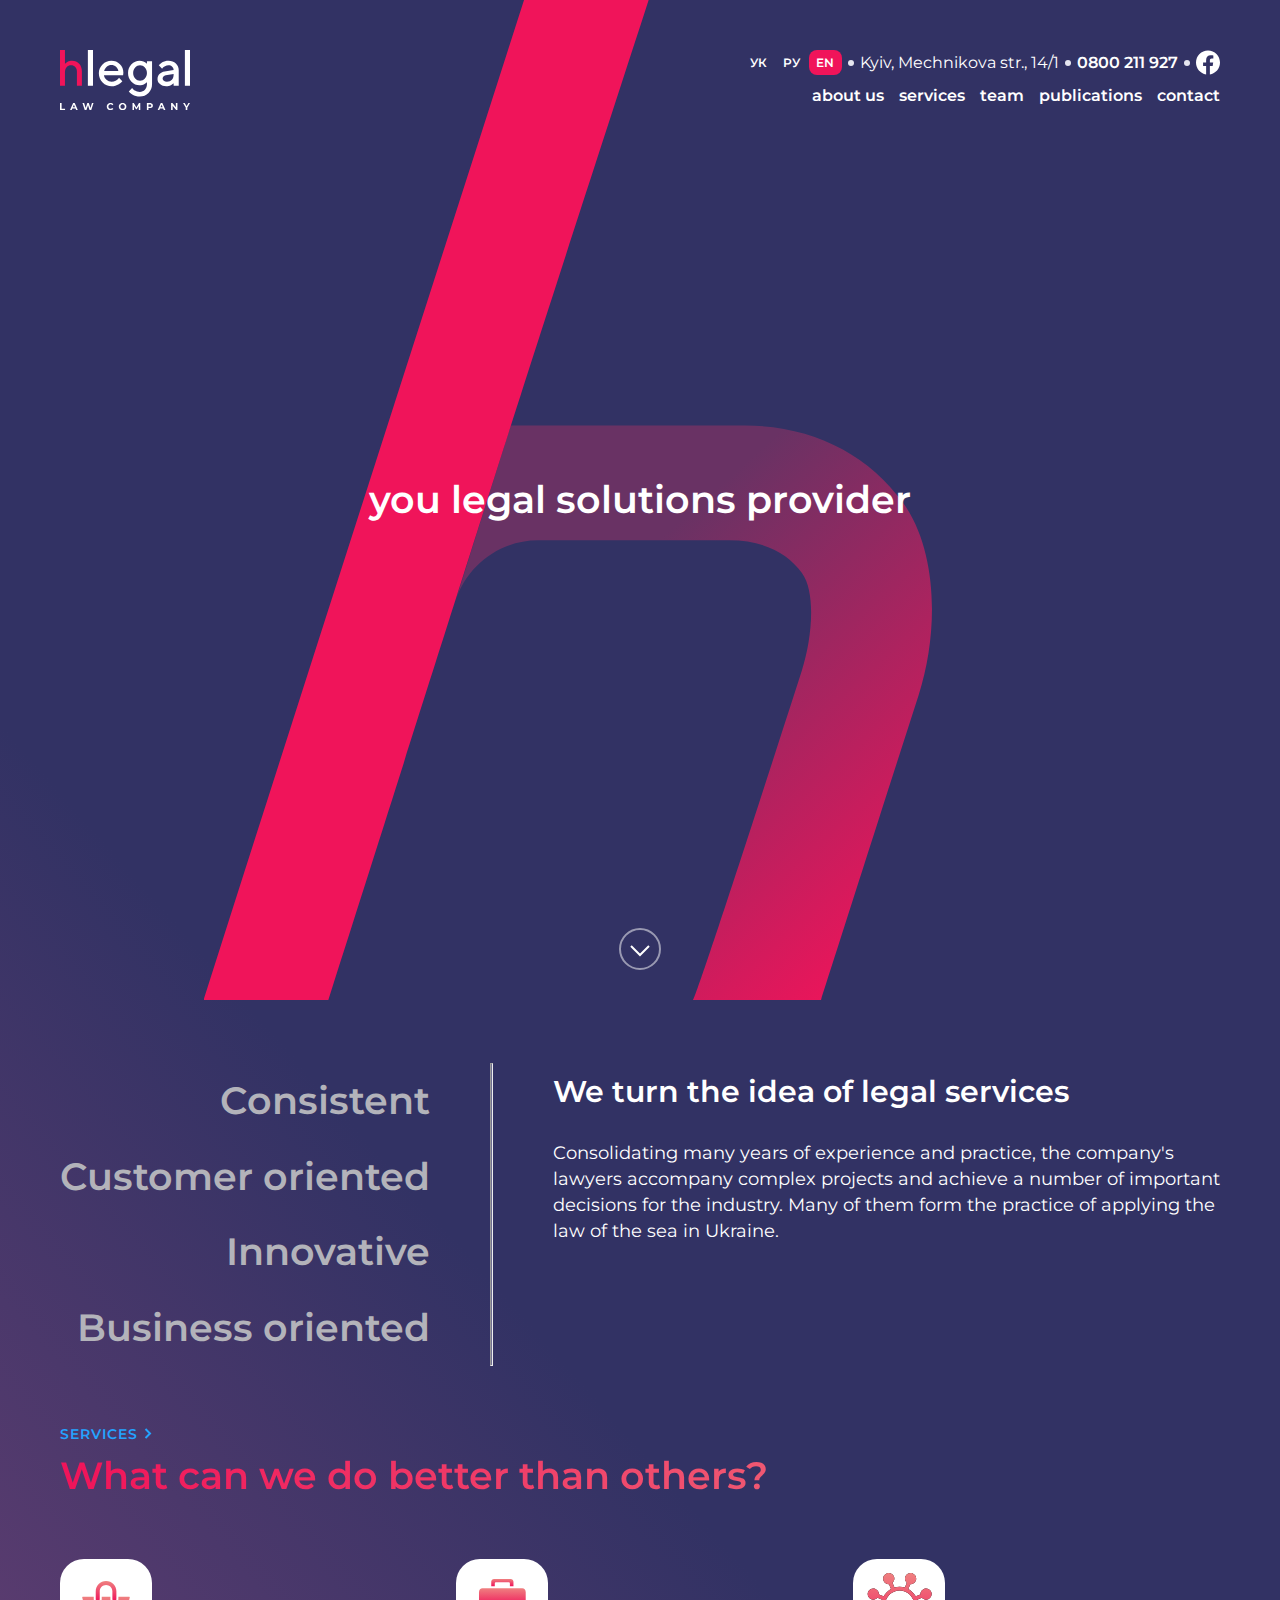
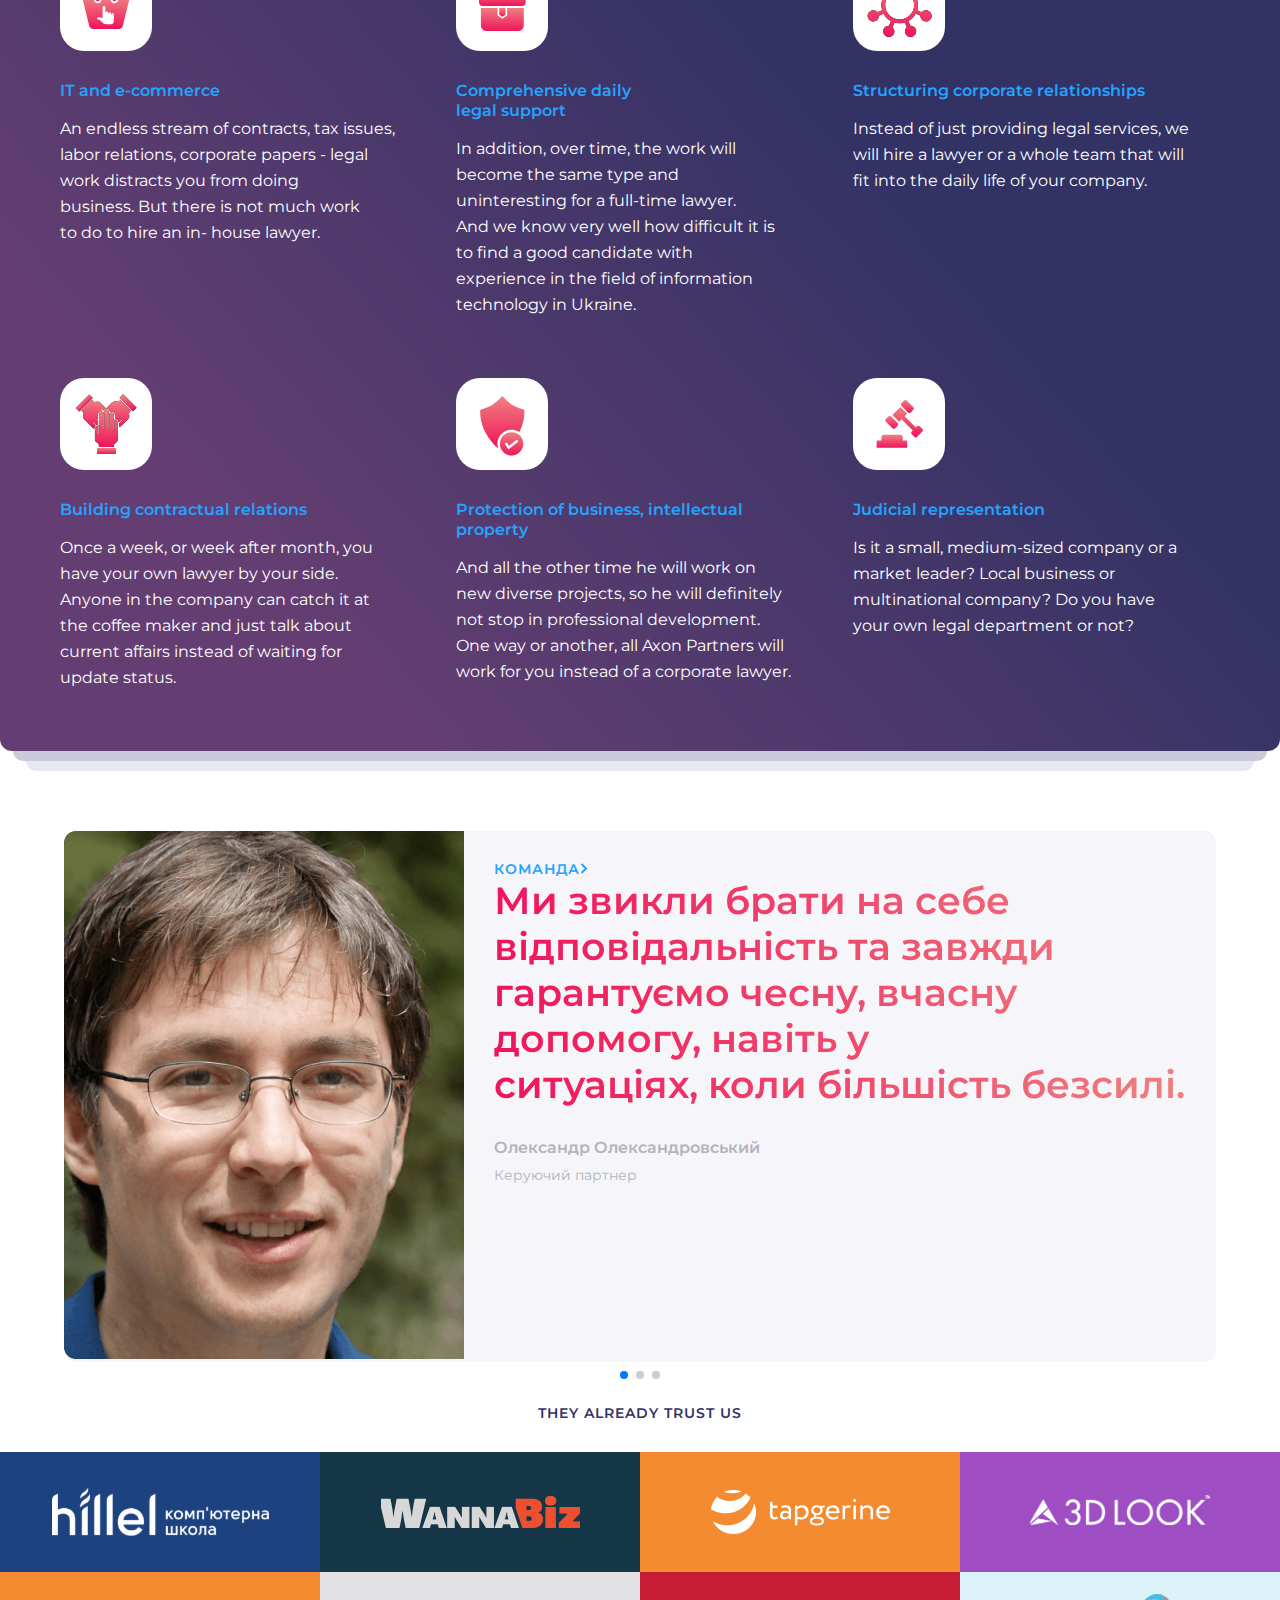
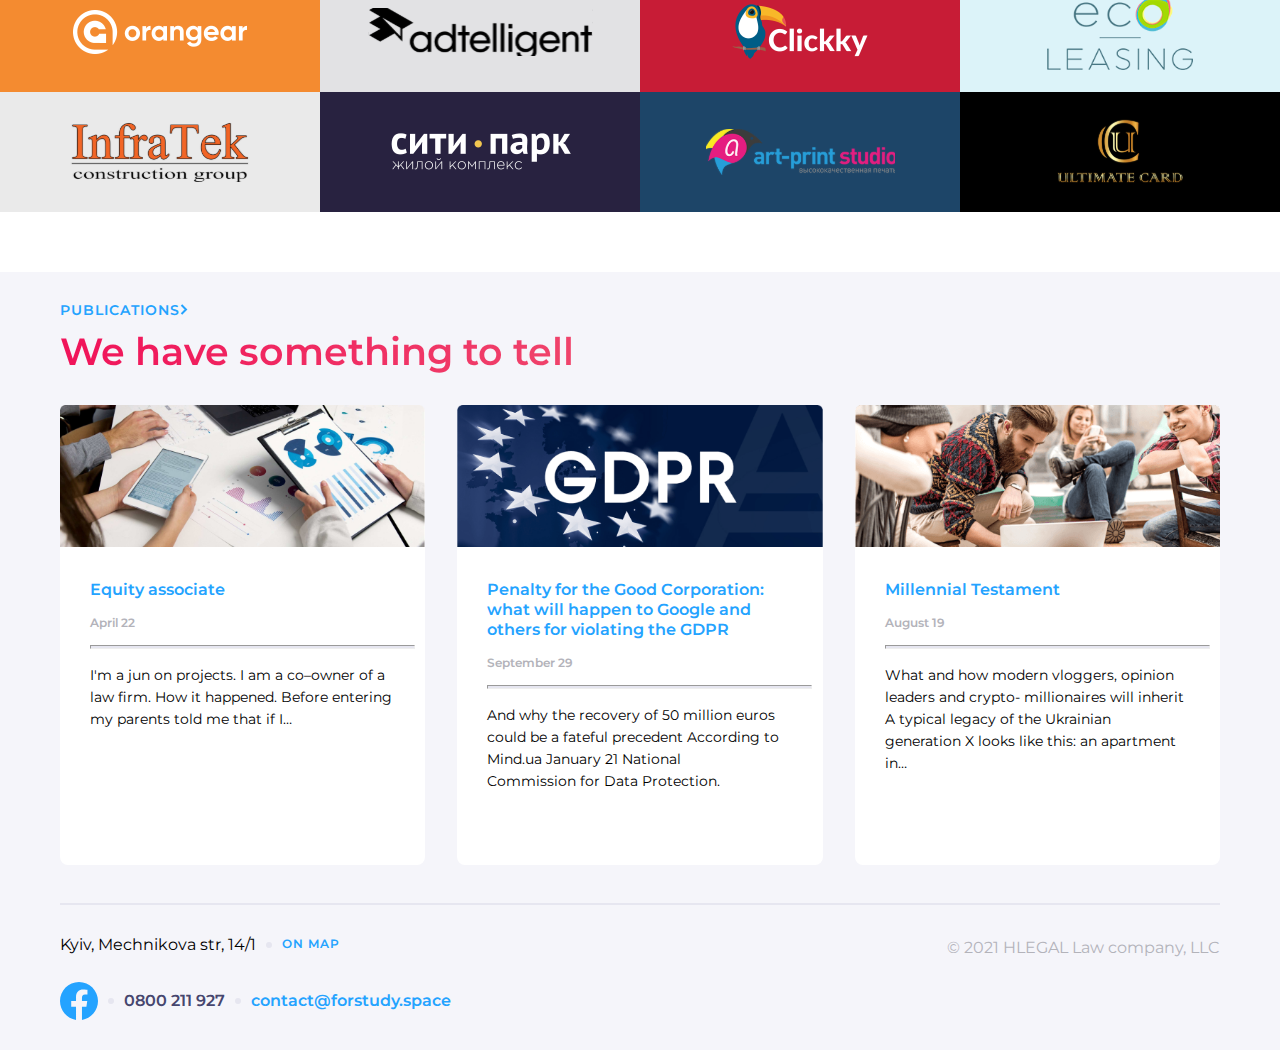
==== commit 385c0c4d: "some fix for menu" ====
--- a/index.html
+++ b/index.html
@@ -53,7 +53,6 @@
                 <div class="dot"></div>
                 <div class="item-1">
                     <a href="#!">
-                        <!-- <img src="imag/logo_facebook.svg" alt="logo_facebook"> -->
                         <svg class="hover_facebook_logo" width="24" height="25" viewBox="0 0 24 25" fill="none" xmlns="http://www.w3.org/2000/svg">
                             <path d="M24 12.5733C24 5.90541 18.6274 0.5 12 0.5C5.37258 0.5 0 5.90541 0 12.5733C0 18.5995 4.38823 23.5943 10.125 24.5V16.0633H7.07813V12.5733H10.125V9.91343C10.125 6.88755 11.9165 5.21615 14.6576 5.21615C15.9705 5.21615 17.3438 5.45195 17.3438 5.45195V8.42313H15.8306C14.3399 8.42313 13.875 9.35379 13.875 10.3086V12.5733H17.2031L16.6711 16.0633H13.875V24.5C19.6118 23.5943 24 18.5995 24 12.5733Z" fill="white"/>
                         </svg>  
@@ -62,7 +61,7 @@
             </div>
             <div class="nav-menu">
                 <div class="menu">
-                    <ul id="burgerActiv" class="menu_nav">
+                    <ul class="menu_nav">
                         <li class="item-menu">
                             <a href="pages/about_page.html" target="_blank" class="decor-item-menu">
                                 about us
@@ -88,11 +87,6 @@
                                 contact
                             </p>
                         </li>
-                        <li id="closeMobileMenu" class="close_mobile_menu">
-                            <p class="close_text">
-                                close
-                            </p>
-                        </li>
                     </ul>
                     <div id="burger" class="menu-burger">
                         <img src="imag/Hamburger.svg" alt="burger">
@@ -101,6 +95,42 @@
             </div>
         </div>
     </header>
+    <div id="burgerActiv" class="menu_burger">
+        <ul class="background_for_mobile_menu">
+            <li class="close_burger">
+                <svg id="closeMobileMenu" class="close" width="32" height="32" viewBox="0 0 32 32" fill="none" xmlns="http://www.w3.org/2000/svg">
+                    <rect width="32" height="32" rx="8" fill="##F5F5FA"/>
+                    <path d="M7 7L25 25" stroke="#EC6F5D" stroke-width="2"/>
+                    <path d="M25 7L7 25" stroke="#EC6F5D" stroke-width="2"/>
+                </svg>
+            </li>
+            <li class="item-menu">
+                <a href="#!" class="decor-item-menu about_us_2">
+                    about us
+                </a>
+            </li>
+            <li class="item-menu">
+                <a href="#!" class="decor-item-menu about_us_1">
+                    services
+                </a>
+            </li>
+            <li class="item-menu">
+                <a href="#!" class="decor-item-menu about_us_1">
+                    team
+                </a>
+            </li>
+            <li class="item-menu">
+                <a href="#!" class="decor-item-menu about_us_1">
+                    publications
+                </a>
+            </li>
+            <li class="item-menu special_fix">
+                <p href="#!" id="modal_button_1" class="decor-item-menu about_us_1">
+                    contact
+                </p>
+            </li>
+        </ul>
+    </div>
     <script src="script/script_burger.js"></script>
     <div id="modal" class="pop_up">
         <div class="pop_up_area">
@@ -139,7 +169,6 @@
                     </p> 
                 </div>
                 <div class="block_on_h_img">
-                    <!-- <img class="hover_scrol" src="imag/Scroll.svg" alt="scrol"> -->
                     <svg class="hover_scrol" width="42" height="42" viewBox="0 0 42 42" fill="none" xmlns="http://www.w3.org/2000/svg">
                         <g clip-path="url(#clip0_22728_11353)">
                         <circle opacity="0.5" cx="21" cy="21" r="20" stroke="white" stroke-width="2"/>
@@ -185,7 +214,6 @@
                     <p class="service_text">
                         services
                     </p>
-                    <!-- <img class="vector" src="imag/Vector 2.svg" alt="vector"> -->
                     <svg class="vector" width="8" height="11" viewBox="0 0 8 11" fill="none" xmlns="http://www.w3.org/2000/svg">
                         <path d="M1.5 1L6 5.5L1.5 10" stroke="#24A3FF" stroke-width="2"/>
                     </svg>
@@ -300,7 +328,6 @@
                                     <p class="team">
                                         команда
                                     </p>
-                                    <!-- <img class="vector" src="imag/Vector 2.svg" alt="vector"> -->
                                     <svg class="vector" width="8" height="11" viewBox="0 0 8 11" fill="none" xmlns="http://www.w3.org/2000/svg">
                                         <path d="M1.5 1L6 5.5L1.5 10" stroke="#24A3FF" stroke-width="2"/>
                                     </svg>
@@ -333,7 +360,6 @@
                                     <p class="team">
                                         команда
                                     </p>
-                                    <!-- <img class="vector" src="imag/Vector 2.svg" alt="vector"> -->
                                     <svg class="vector" width="8" height="11" viewBox="0 0 8 11" fill="none" xmlns="http://www.w3.org/2000/svg">
                                         <path d="M1.5 1L6 5.5L1.5 10" stroke="#24A3FF" stroke-width="2"/>
                                     </svg>
@@ -366,7 +392,6 @@
                                     <p class="team">
                                         команда
                                     </p>
-                                    <!-- <img class="vector" src="imag/Vector 2.svg" alt="vector"> -->
                                     <svg class="vector" width="8" height="11" viewBox="0 0 8 11" fill="none" xmlns="http://www.w3.org/2000/svg">
                                         <path d="M1.5 1L6 5.5L1.5 10" stroke="#24A3FF" stroke-width="2"/>
                                     </svg>
@@ -446,7 +471,6 @@
                 <p class="team for_animation">
                     Publications
                 </p>
-                <!-- <img class="vector" src="imag/Vector 2.svg" alt="vector"> -->
                 <svg class="vector for_animation" width="8" height="11" viewBox="0 0 8 11" fill="none" xmlns="http://www.w3.org/2000/svg">
                     <path d="M1.5 1L6 5.5L1.5 10" stroke="#24A3FF" stroke-width="2"/>
                 </svg>
@@ -530,7 +554,6 @@
                     </p>
                 </div>
                 <div class="footer_section_area">
-                    <!-- <img class="footer_logo" src="imag/Color_facebook_logo.svg" alt="logo"> -->
                     <svg class="hover_color_logo_facebook" width="38" height="38" viewBox="0 0 38 38" fill="none" xmlns="http://www.w3.org/2000/svg">
                         <path d="M38 19.1161C38 8.55857 29.4934 0 19 0C8.50658 0 0 8.55857 0 19.1161C0 28.6575 6.94803 36.5659 16.0312 38V24.6419H11.207V19.1161H16.0312V14.9046C16.0312 10.1136 18.8678 7.46723 23.2078 7.46723C25.2866 7.46723 27.4609 7.84059 27.4609 7.84059V12.545H25.0651C22.7048 12.545 21.9688 14.0185 21.9688 15.5302V19.1161H27.2383L26.3959 24.6419H21.9688V38C31.052 36.5659 38 28.6575 38 19.1161Z" fill="#24A3FF"/>
                         </svg>
--- a/style/style.css
+++ b/style/style.css
@@ -122,7 +122,7 @@
   justify-content: flex-end;
 }
 
-.close_mobile_menu {
+.menu_burger {
   display: none;
 }
 
@@ -221,6 +221,7 @@
   position: fixed;
   justify-content: center;
   padding-top: 5%;
+  overflow: auto;
 }
 
 .active {
@@ -1347,6 +1348,24 @@
     width: 47%;
     height: auto;
   }
+  .logo_boxes .box:nth-child(7) {
+    display: block;
+  }
+  .logo_boxes .box:nth-child(8) {
+    display: block;
+  }
+  .logo_boxes .box:nth-child(9) {
+    display: block;
+  }
+  .logo_boxes .box:nth-child(10) {
+    display: block;
+  }
+  .logo_boxes .box:nth-child(11) {
+    display: block;
+  }
+  .logo_boxes .box:nth-child(12) {
+    display: block;
+  }
 }
 @media (max-width: 767px) {
   .dot {
@@ -1381,14 +1400,25 @@
     display: flex;
     flex-direction: column;
     position: fixed;
-    justify-content: space-around;
+    justify-content: end;
     width: 100%;
     height: 100%;
     background: #323264;
-    border-radius: 10px;
-    padding: 20px 0 30%;
     text-align: center;
     z-index: 1;
+    padding: auto 50% 50%;
+  }
+  .tap_burger .background_for_mobile_menu {
+    background: #FFFFFF;
+    width: 359px;
+    height: 351px;
+    border-radius: 12px 12px 0px 0px;
+    margin: 0 auto;
+    bottom: 0;
+  }
+  .tap_burger .item-menu {
+    margin-top: 15px;
+    padding-right: 0;
   }
   .tap_burger .decor-item-menu {
     display: inline-block;
@@ -1397,15 +1427,17 @@
     background: #F5F5FA;
     border-radius: 12px;
     color: #24A3FF;
-  }
-  .tap_burger .close_text {
-    display: inline-block;
-    width: 90%;
-    height: 100%;
-    background: #F5F5FA;
-    border-radius: 12px;
-    color: #24A3FF;
-    margin-right: 15px;
+    font-size: 24px;
+    line-height: 29px;
+  }
+  .tap_burger .decor-item-menu:hover {
+    background: #E6E6F0;
+    color: #F0145A;
+  }
+  .tap_burger .close_burger {
+    display: flex;
+    justify-content: flex-end;
+    padding: 15px 15px 0 0;
   }
   .settings_consistent {
     position: relative;
